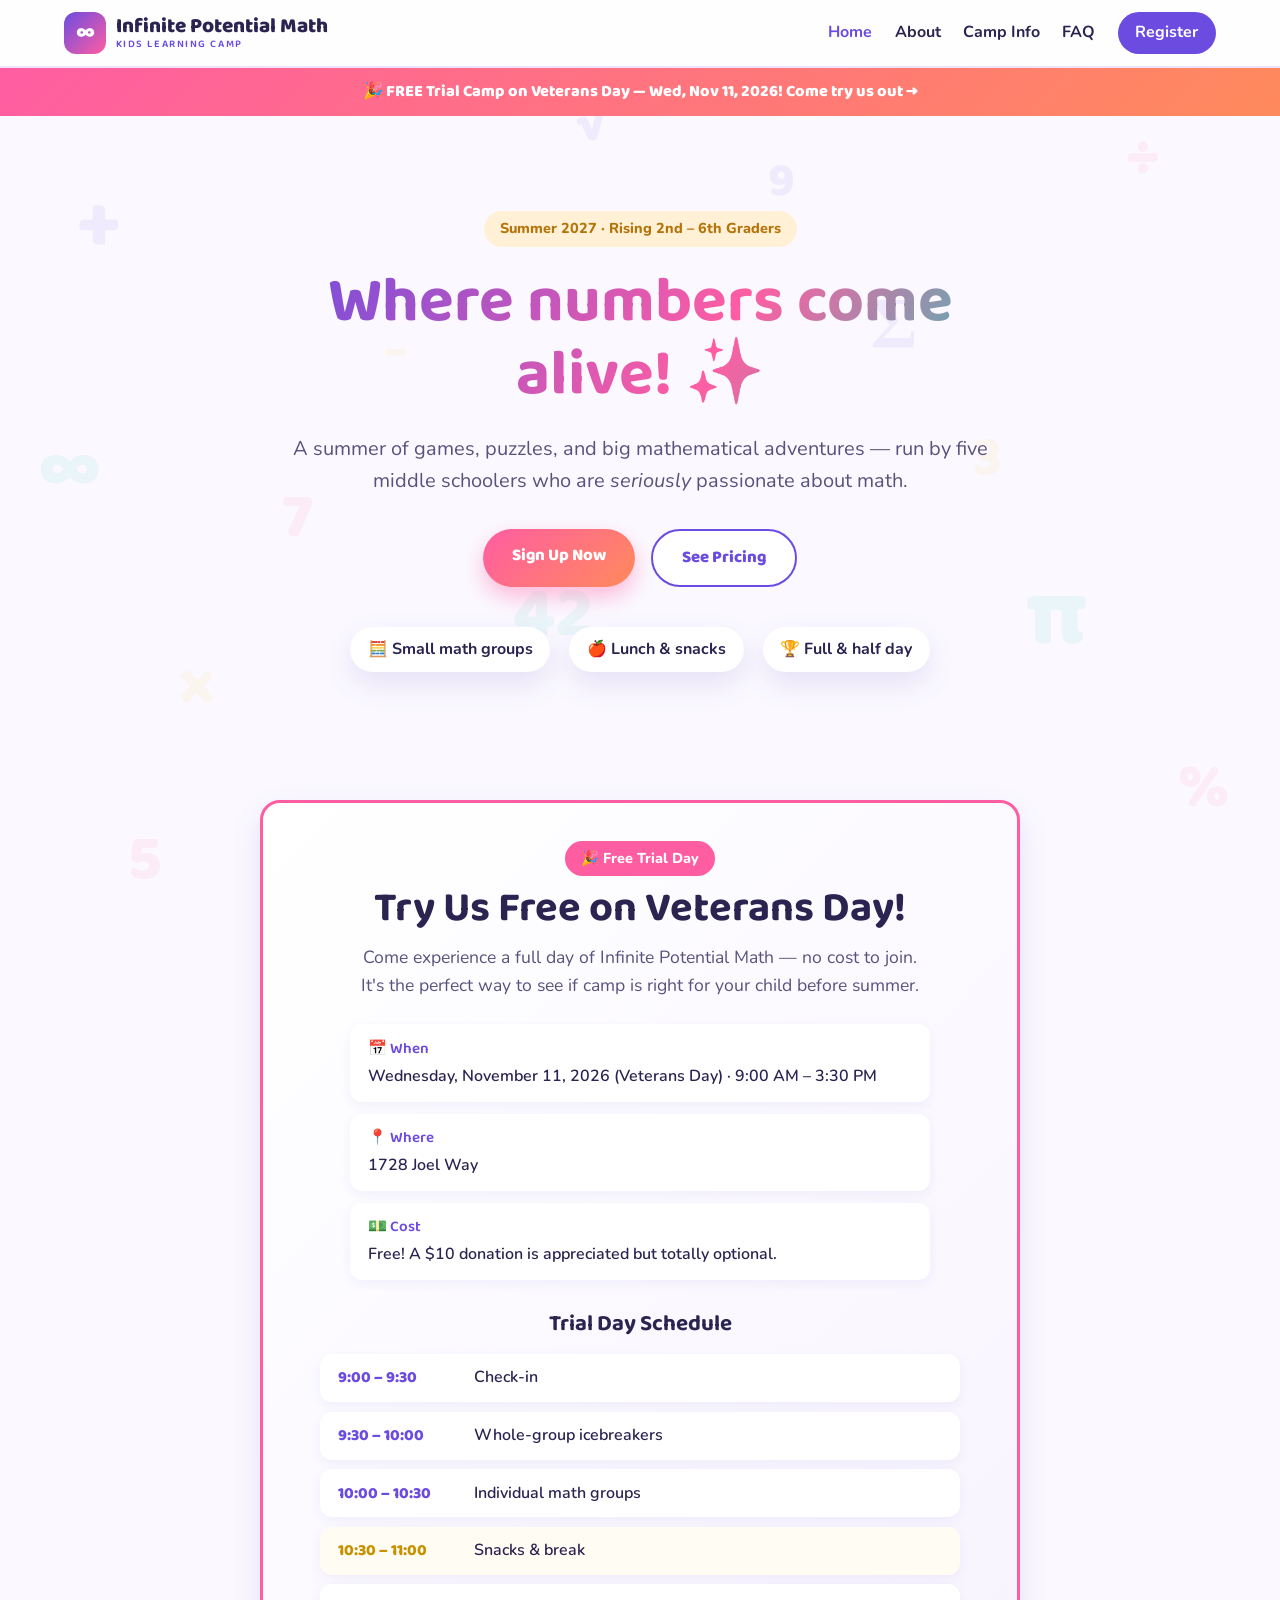
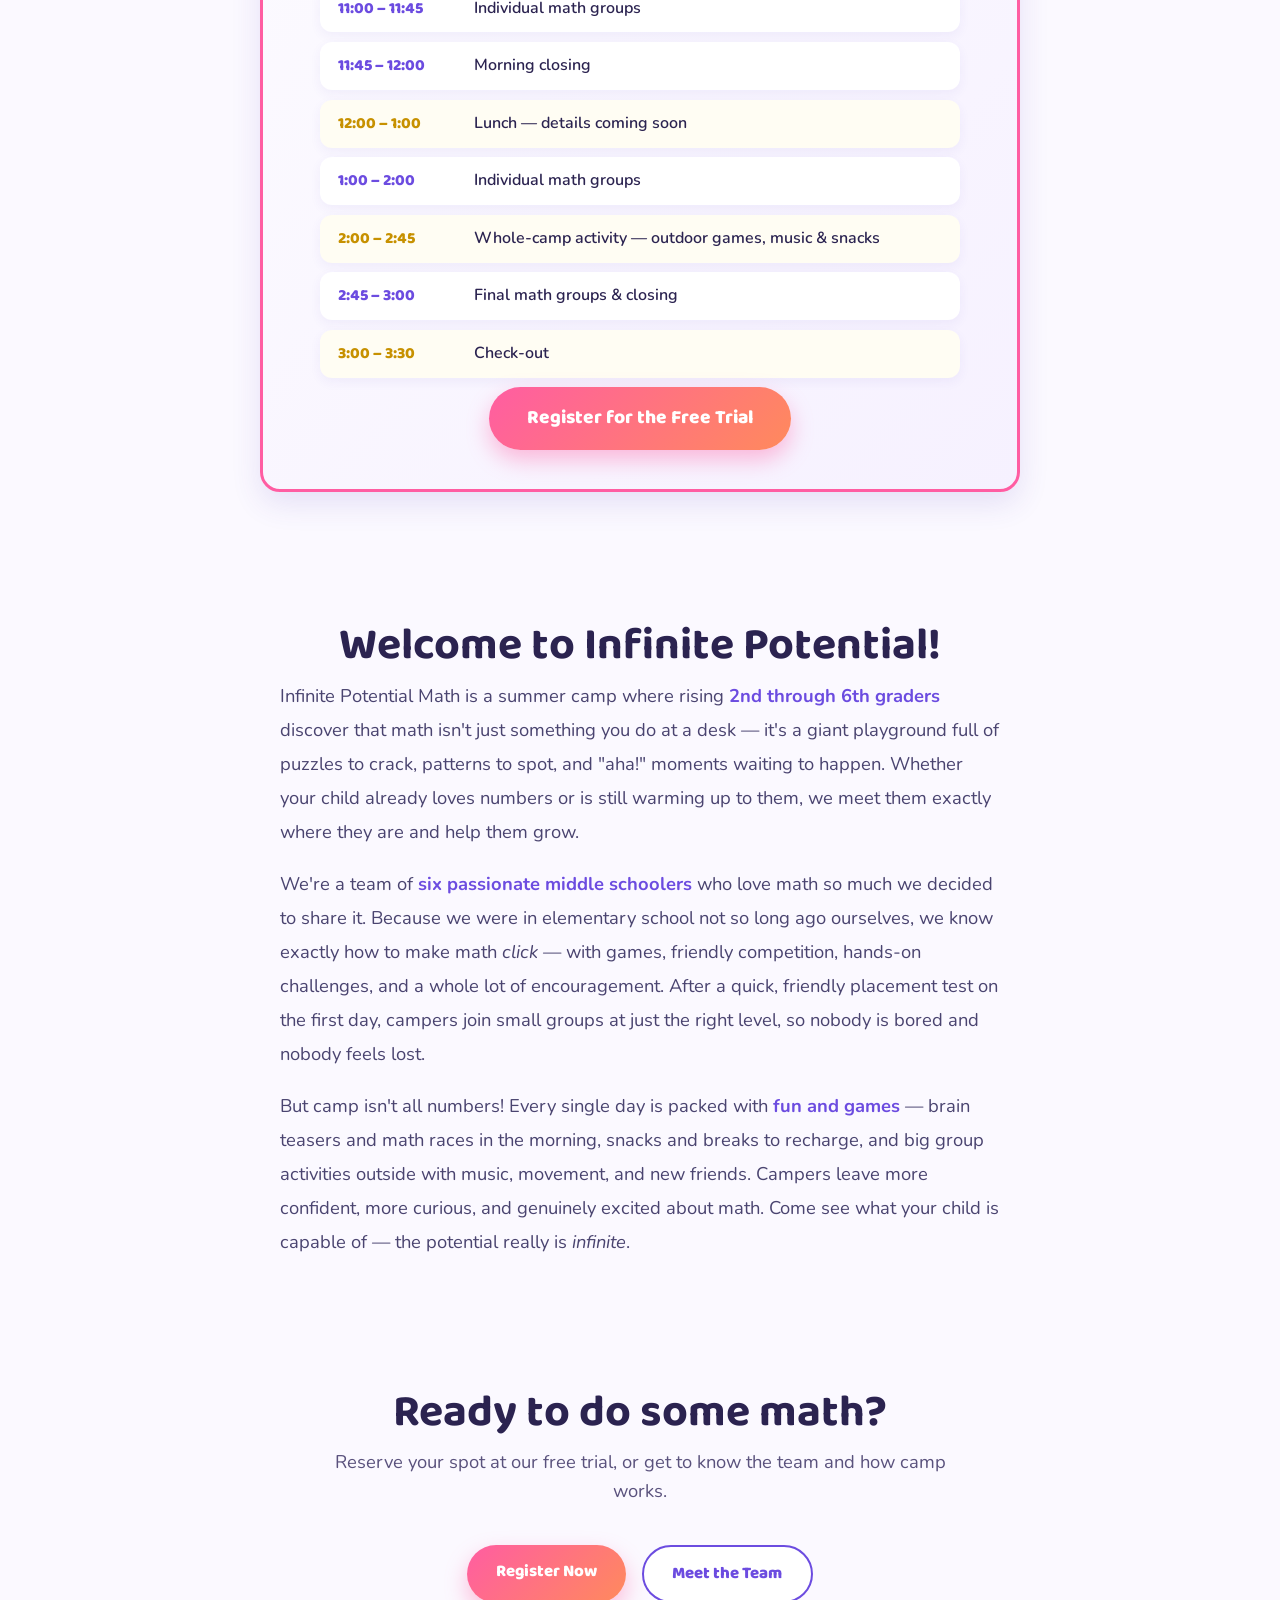
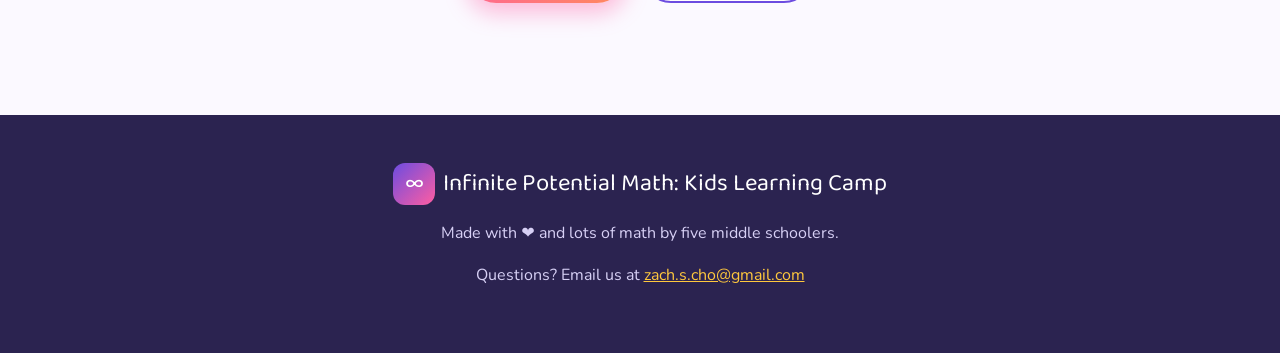
==== index.html @ f2e03dcf "Adjust free trial schedule end times (ends 3:30)" ====
<!DOCTYPE html>
<html lang="en">
<head>
  <meta charset="UTF-8" />
  <meta name="viewport" content="width=device-width, initial-scale=1.0" />
  <title>Infinite Potential Math: Kids Learning Camp — Where Numbers Come Alive!</title>
  <meta name="description" content="Infinite Potential Math: Kids Learning Camp — a fun-filled math summer camp for rising 2nd through 6th graders, run by five passionate middle schoolers who love math." />
  <link rel="icon" type="image/svg+xml" href="favicon.svg" />

  <!-- Social share preview (Open Graph + Twitter) -->
  <meta property="og:type" content="website" />
  <meta property="og:site_name" content="Infinite Potential Math: Kids Learning Camp" />
  <meta property="og:title" content="Infinite Potential Math: Kids Learning Camp" />
  <meta property="og:description" content="A fun summer math camp for rising 2nd–6th graders, run by passionate middle schoolers. Free trial on Nov 11 — sign up today!" />
  <meta property="og:url" content="https://zawacko.github.io/infinite-potential-camp/" />
  <meta property="og:image" content="https://zawacko.github.io/infinite-potential-camp/og-image.png" />
  <meta property="og:image:width" content="1200" />
  <meta property="og:image:height" content="630" />
  <meta property="og:image:alt" content="Infinite Potential Math: Kids Learning Camp" />
  <meta name="twitter:card" content="summary_large_image" />
  <meta name="twitter:title" content="Infinite Potential Math: Kids Learning Camp" />
  <meta name="twitter:description" content="A fun summer math camp for rising 2nd–6th graders. Free trial on Nov 11 — sign up today!" />
  <meta name="twitter:image" content="https://zawacko.github.io/infinite-potential-camp/og-image.png" />
  <link rel="preconnect" href="https://fonts.googleapis.com" />
  <link rel="preconnect" href="https://fonts.gstatic.com" crossorigin />
  <link href="https://fonts.googleapis.com/css2?family=Baloo+2:wght@500;600;700;800&family=Nunito:wght@400;600;700;800&display=swap" rel="stylesheet" />
  <link rel="stylesheet" href="styles.css?v=24" />
</head>
<body>

  <!-- Floating math symbols -->
  <div class="floaties" aria-hidden="true">
    <span>+</span><span>÷</span><span>π</span><span>×</span><span>√</span>
    <span>%</span><span>∞</span><span>=</span><span>−</span><span>Σ</span>
    <span>7</span><span>3</span><span>42</span><span>9</span><span>5</span>
  </div>

  <!-- Navbar -->
  <header class="nav">
    <a href="index.html" class="brand">
      <span class="brand-icon">∞</span>
      <span class="brand-text">Infinite Potential Math <small>Kids Learning Camp</small></span>
    </a>
    <nav class="nav-links">
      <a href="index.html" class="active">Home</a>
      <a href="about.html">About</a>
      <a href="info.html">Camp Info</a>
      <a href="faq.html">FAQ</a>
      <a href="register.html" class="nav-cta">Register</a>
    </nav>
  </header>

  <!-- Announcement banner -->
  <a class="announce" href="#trial">🎉 FREE Trial Camp on Veterans Day — Wed, Nov 11, 2026! Come try us out →</a>

  <!-- Hero -->
  <section id="top" class="hero">
    <div class="hero-inner">
      <p class="eyebrow">Summer 2027 · Rising 2nd – 6th Graders</p>
      <h1>Where numbers come alive! ✨</h1>
      <p class="hero-sub">
        A summer of games, puzzles, and big mathematical adventures —
        run by five middle schoolers who are <em>seriously</em> passionate about math.
      </p>
      <div class="hero-buttons">
        <a href="register.html" class="btn btn-primary">Sign Up Now</a>
        <a href="info.html#pricing" class="btn btn-ghost">See Pricing</a>
      </div>
      <div class="hero-badges">
        <span>🧮 Small math groups</span>
        <span>🍎 Lunch &amp; snacks</span>
        <span>🏆 Full &amp; half day</span>
      </div>
    </div>
  </section>

  <!-- Free Trial Day -->
  <section id="trial" class="section trial">
    <div class="trial-card">
      <p class="trial-eyebrow">🎉 Free Trial Day</p>
      <h2 class="trial-title">Try Us Free on Veterans Day!</h2>
      <p class="trial-sub">Come experience a full day of Infinite Potential Math — no cost to join. It's the perfect way to see if camp is right for your child before summer.</p>
      <div class="trial-facts">
        <div class="trial-fact"><span class="trial-fact-label">📅 When</span>Wednesday, November 11, 2026 (Veterans Day) · 9:00 AM – 3:30 PM</div>
        <div class="trial-fact"><span class="trial-fact-label">📍 Where</span>1728 Joel Way</div>
        <div class="trial-fact"><span class="trial-fact-label">💵 Cost</span>Free! A $10 donation is appreciated but totally optional.</div>
      </div>

      <h3 class="trial-sched-title">Trial Day Schedule</h3>
      <ul class="timeline trial-timeline">
        <li><span class="time">9:00 – 9:30</span><span class="event">Check-in</span></li>
        <li><span class="time">9:30 – 10:00</span><span class="event">Whole-group icebreakers</span></li>
        <li><span class="time">10:00 – 10:30</span><span class="event">Individual math groups</span></li>
        <li class="break"><span class="time">10:30 – 11:00</span><span class="event">Snacks &amp; break</span></li>
        <li><span class="time">11:00 – 11:45</span><span class="event">Individual math groups</span></li>
        <li><span class="time">11:45 – 12:00</span><span class="event">Morning closing</span></li>
        <li class="break"><span class="time">12:00 – 1:00</span><span class="event">Lunch — details coming soon</span></li>
        <li><span class="time">1:00 – 2:00</span><span class="event">Individual math groups</span></li>
        <li class="break"><span class="time">2:00 – 2:45</span><span class="event">Whole-camp activity — outdoor games, music &amp; snacks</span></li>
        <li><span class="time">2:45 – 3:00</span><span class="event">Final math groups &amp; closing</span></li>
        <li class="break"><span class="time">3:00 – 3:30</span><span class="event">Check-out</span></li>
      </ul>

      <a class="btn btn-primary btn-big" href="register.html">Register for the Free Trial</a>
    </div>
  </section>

  <!-- Welcome / intro -->
  <section id="welcome" class="section welcome">
    <h2 class="section-title">Welcome to Infinite Potential!</h2>
    <div class="welcome-text">
      <p>Infinite Potential Math is a summer camp where rising <strong>2nd through 6th graders</strong> discover that math isn't just something you do at a desk — it's a giant playground full of puzzles to crack, patterns to spot, and "aha!" moments waiting to happen. Whether your child already loves numbers or is still warming up to them, we meet them exactly where they are and help them grow.</p>
      <p>We're a team of <strong>six passionate middle schoolers</strong> who love math so much we decided to share it. Because we were in elementary school not so long ago ourselves, we know exactly how to make math <em>click</em> — with games, friendly competition, hands-on challenges, and a whole lot of encouragement. After a quick, friendly placement test on the first day, campers join small groups at just the right level, so nobody is bored and nobody feels lost.</p>
      <p>But camp isn't all numbers! Every single day is packed with <strong>fun and games</strong> — brain teasers and math races in the morning, snacks and breaks to recharge, and big group activities outside with music, movement, and new friends. Campers leave more confident, more curious, and genuinely excited about math. Come see what your child is capable of — the potential really is <em>infinite</em>.</p>
    </div>
  </section>

  <!-- Closing CTA -->
  <section class="section home-cta">
    <h2 class="section-title">Ready to do some math?</h2>
    <p class="section-lead">Reserve your spot at our free trial, or get to know the team and how camp works.</p>
    <div class="hero-buttons">
      <a href="register.html" class="btn btn-primary">Register Now</a>
      <a href="about.html" class="btn btn-ghost">Meet the Team</a>
    </div>
  </section>

  <!-- Footer -->
  <footer class="footer">
    <div class="footer-brand"><span class="brand-icon">∞</span> Infinite Potential Math: Kids Learning Camp</div>
    <p>Made with ❤️ and lots of math by five middle schoolers.</p>
    <p class="footer-contact">Questions? Email us at <a href="mailto:zach.s.cho@gmail.com">zach.s.cho@gmail.com</a></p>
  </footer>

</body>
</html>
---- styles.css ----
/* ===== Theme ===== */
:root {
  --purple: #6c4ce0;
  --purple-dark: #4f33b3;
  --pink: #ff5da2;
  --yellow: #ffc83d;
  --teal: #2ec5b6;
  --ink: #2b2350;
  --paper: #fbf9ff;
  --card: #ffffff;
  --shadow: 0 12px 30px rgba(76, 51, 179, 0.12);
  --radius: 20px;
}

* { box-sizing: border-box; }

html { scroll-behavior: smooth; }

body {
  margin: 0;
  font-family: 'Nunito', system-ui, sans-serif;
  color: var(--ink);
  background: var(--paper);
  line-height: 1.6;
  overflow-x: hidden;
}

h1, h2, h3, .brand-text { font-family: 'Baloo 2', cursive; line-height: 1.15; }

a { color: var(--purple); }

/* ===== Floating symbols ===== */
.floaties {
  position: fixed;
  inset: 0;
  pointer-events: none;
  z-index: 0;
}
.floaties span {
  position: absolute;
  font-family: 'Baloo 2', cursive;
  font-weight: 800;
  color: var(--purple);
  opacity: 0.08;
  animation: float 14s ease-in-out infinite;
}
.floaties span:nth-child(1) { left: 6%;  top: 18%; font-size: 5rem; animation-delay: 0s; }
.floaties span:nth-child(2) { left: 88%; top: 12%; font-size: 4rem; color: var(--pink); animation-delay: 1.5s; }
.floaties span:nth-child(3) { left: 80%; top: 60%; font-size: 6rem; color: var(--teal); animation-delay: 3s; }
.floaties span:nth-child(4) { left: 14%; top: 70%; font-size: 4.5rem; color: var(--yellow); animation-delay: 2s; }
.floaties span:nth-child(5) { left: 45%; top: 8%;  font-size: 3.5rem; animation-delay: 4s; }
.floaties span:nth-child(6) { left: 92%; top: 82%; font-size: 4rem; color: var(--pink); animation-delay: 1s; }
.floaties span:nth-child(7) { left: 3%;  top: 45%; font-size: 5rem; color: var(--teal); animation-delay: 5s; }
.floaties span:nth-child(8) { left: 55%; top: 88%; font-size: 4rem; animation-delay: 2.5s; }
.floaties span:nth-child(9) { left: 30%; top: 35%; font-size: 3rem; color: var(--yellow); animation-delay: 3.5s; }
.floaties span:nth-child(10){ left: 68%; top: 30%; font-size: 4.5rem; color: var(--purple); animation-delay: 0.8s; }
.floaties span:nth-child(11){ left: 22%; top: 52%; font-size: 4rem; color: var(--pink); animation-delay: 2.2s; }
.floaties span:nth-child(12){ left: 76%; top: 46%; font-size: 3.5rem; color: var(--yellow); animation-delay: 4.5s; }
.floaties span:nth-child(13){ left: 40%; top: 62%; font-size: 4.5rem; color: var(--teal); animation-delay: 1.3s; }
.floaties span:nth-child(14){ left: 60%; top: 16%; font-size: 3rem; color: var(--purple); animation-delay: 3.8s; }
.floaties span:nth-child(15){ left: 10%; top: 90%; font-size: 4rem; color: var(--pink); animation-delay: 0.4s; }

@keyframes float {
  0%, 100% { transform: translateY(0) rotate(0deg); }
  50% { transform: translateY(-25px) rotate(8deg); }
}

/* ===== Nav ===== */
.nav {
  position: sticky;
  top: 0;
  z-index: 50;
  display: flex;
  align-items: center;
  justify-content: space-between;
  padding: 0.75rem 5vw;
  background: rgba(255, 255, 255, 0.85);
  backdrop-filter: blur(10px);
  border-bottom: 2px solid #eee3ff;
}
.brand {
  display: flex;
  align-items: center;
  gap: 0.6rem;
  text-decoration: none;
  color: var(--ink);
  font-weight: 800;
}
.brand-icon {
  display: grid;
  place-items: center;
  width: 42px;
  height: 42px;
  border-radius: 12px;
  background: linear-gradient(135deg, var(--purple), var(--pink));
  color: #fff;
  font-family: 'Baloo 2', cursive;
  font-size: 1.5rem;
}
.brand-text { font-size: 1.3rem; display: flex; flex-direction: column; }
.brand-text small { font-size: 0.65rem; font-weight: 600; letter-spacing: 0.15em; text-transform: uppercase; color: var(--purple); }

.nav-links { display: flex; align-items: center; gap: 1.4rem; }
.nav-links a { text-decoration: none; color: var(--ink); font-weight: 700; }
.nav-links a:hover { color: var(--purple); }
.nav-links a.active { color: var(--purple); }
.nav-links a.nav-cta.active { color: #fff; }
.page-top { padding-top: 2.5rem; }
.nav-cta {
  background: var(--purple);
  color: #fff !important;
  padding: 0.5rem 1.1rem;
  border-radius: 999px;
}
.nav-cta:hover { background: var(--purple-dark); }

/* ===== Buttons ===== */
.btn {
  display: inline-block;
  text-decoration: none;
  font-weight: 800;
  font-family: 'Baloo 2', cursive;
  padding: 0.85rem 1.8rem;
  border-radius: 999px;
  border: none;
  cursor: pointer;
  transition: transform 0.15s ease, box-shadow 0.15s ease;
  font-size: 1.05rem;
}
.btn:hover { transform: translateY(-3px); }
.btn-primary {
  background: linear-gradient(135deg, var(--pink), #ff8a5c);
  color: #fff;
  box-shadow: 0 10px 22px rgba(255, 93, 162, 0.4);
}
.btn-ghost {
  background: #fff;
  color: var(--purple);
  border: 2px solid var(--purple);
}
.btn-big { font-size: 1.2rem; padding: 1rem 2.4rem; }

/* ===== Announcement banner ===== */
.announce {
  position: relative;
  z-index: 1;
  display: block;
  text-align: center;
  text-decoration: none;
  background: linear-gradient(135deg, var(--pink), #ff8a5c);
  color: #fff;
  font-weight: 800;
  font-family: 'Baloo 2', cursive;
  padding: 0.7rem 1.2rem;
  font-size: 1.02rem;
}
.announce:hover { filter: brightness(1.05); }

/* ===== Free Trial Day ===== */
.trial-card {
  max-width: 760px;
  margin: 0 auto;
  background: linear-gradient(135deg, #fff, #f6f1ff);
  border: 3px solid var(--pink);
  border-radius: var(--radius);
  padding: 2.4rem;
  box-shadow: var(--shadow);
  text-align: center;
}
.trial-eyebrow {
  display: inline-block;
  background: var(--pink);
  color: #fff;
  font-weight: 800;
  padding: 0.35rem 1rem;
  border-radius: 999px;
  font-size: 0.9rem;
  margin: 0 0 0.6rem;
}
.trial-title { font-size: clamp(1.8rem, 4vw, 2.6rem); margin: 0 0 0.6rem; color: var(--ink); }
.trial-sub { max-width: 560px; margin: 0 auto 1.6rem; color: #5a527d; font-size: 1.1rem; }
.trial-facts { display: grid; gap: 0.7rem; max-width: 580px; margin: 0 auto 2rem; text-align: left; }
.trial-fact {
  background: #fff;
  border-radius: 12px;
  padding: 0.8rem 1.1rem;
  color: var(--ink);
  font-weight: 600;
  box-shadow: 0 4px 12px rgba(76, 51, 179, 0.06);
}
.trial-fact-label { display: block; font-family: 'Baloo 2', cursive; color: var(--purple); font-size: 0.95rem; margin-bottom: 0.15rem; }
.trial-sched-title { color: var(--ink); margin: 0 0 1rem; font-size: 1.4rem; }
.trial-timeline { text-align: left; margin-bottom: 2rem; }

/* ===== Hero ===== */
.hero {
  position: relative;
  z-index: 1;
  text-align: center;
  padding: 5rem 5vw 4rem;
}
.hero-inner { max-width: 760px; margin: 0 auto; }
.eyebrow {
  display: inline-block;
  background: #fff0d6;
  color: #b5740a;
  font-weight: 800;
  padding: 0.4rem 1rem;
  border-radius: 999px;
  font-size: 0.9rem;
  margin-bottom: 1rem;
}
.hero h1 {
  font-size: clamp(2.4rem, 6vw, 4rem);
  margin: 0.2rem 0 1rem;
  background: linear-gradient(120deg, var(--purple), var(--pink) 60%, var(--teal));
  -webkit-background-clip: text;
  background-clip: text;
  -webkit-text-fill-color: transparent;
}
.hero-sub { font-size: 1.25rem; color: #5a527d; margin-bottom: 2rem; }
.hero-buttons { display: flex; gap: 1rem; justify-content: center; flex-wrap: wrap; }
.hero-badges {
  display: flex;
  gap: 1.2rem;
  justify-content: center;
  flex-wrap: wrap;
  margin-top: 2.5rem;
  font-weight: 700;
  color: var(--ink);
}
.hero-badges span {
  background: #fff;
  padding: 0.6rem 1.1rem;
  border-radius: 999px;
  box-shadow: var(--shadow);
}

/* ===== Sections ===== */
.section {
  position: relative;
  z-index: 1;
  max-width: 1000px;
  margin: 0 auto;
  padding: 4rem 5vw;
}
.section-title {
  text-align: center;
  font-size: clamp(2rem, 4vw, 2.8rem);
  margin: 0 0 0.5rem;
  color: var(--ink);
}
.section-lead {
  text-align: center;
  max-width: 640px;
  margin: 0 auto 2.5rem;
  font-size: 1.15rem;
  color: #5a527d;
}

/* ===== Welcome / intro ===== */
.welcome-text {
  max-width: 720px;
  margin: 0 auto;
  color: #4a4470;
  font-size: 1.15rem;
  line-height: 1.85;
}
.welcome-text p { margin: 0 0 1.1rem; }
.welcome-text p:last-child { margin-bottom: 0; }
.welcome-text strong { color: var(--purple); }

/* ===== About cards ===== */
.cards { display: grid; grid-template-columns: repeat(auto-fit, minmax(240px, 1fr)); gap: 1.5rem; }
.card {
  background: var(--card);
  border-radius: var(--radius);
  padding: 2rem 1.6rem;
  box-shadow: var(--shadow);
  text-align: center;
  transition: transform 0.2s ease;
}
.card:hover { transform: translateY(-6px); }
.card-emoji { font-size: 2.6rem; }
.card h3 { margin: 0.6rem 0 0.4rem; color: var(--purple); }
.card p { margin: 0; color: #5a527d; }

/* ===== Meet the Team ===== */
.team-grid {
  display: flex;
  flex-wrap: wrap;
  justify-content: center;
  gap: 1.5rem;
}
.team-card {
  flex: 0 1 250px;
  background: var(--card);
  border-radius: var(--radius);
  padding: 1.8rem 1.4rem;
  text-align: center;
  box-shadow: var(--shadow);
  transition: transform 0.2s ease;
}
.team-card:hover { transform: translateY(-6px); }
.avatar {
  width: 84px;
  height: 84px;
  margin: 0 auto 0.8rem;
  border-radius: 50%;
  display: grid;
  place-items: center;
  font-family: 'Baloo 2', cursive;
  font-size: 2.4rem;
  font-weight: 800;
  color: #fff;
  background: linear-gradient(135deg, var(--c1, var(--purple)), var(--c2, var(--pink)));
  box-shadow: 0 8px 18px rgba(76, 51, 179, 0.25);
  overflow: hidden;
}
.avatar img {
  width: 100%;
  height: 100%;
  object-fit: cover;
  border-radius: 50%;
}
.team-card h3 { margin: 0.2rem 0 0.2rem; color: var(--ink); }
.team-card p { margin: 0; color: var(--purple); font-weight: 700; font-size: 0.95rem; }
.team-card .bio {
  margin-top: 0.8rem;
  padding-top: 0.8rem;
  border-top: 1px solid #f0ebff;
  color: #5a527d;
  font-weight: 600;
  font-size: 0.9rem;
  line-height: 1.5;
}
.team-card .bio-todo { color: #b0a8cc; font-style: italic; font-weight: 600; }

/* ===== Achievements ===== */
.achieve-grid {
  display: grid;
  grid-template-columns: repeat(auto-fit, minmax(160px, 1fr));
  gap: 0.6rem;
  max-width: 640px;
  margin: 0 auto;
}
.achieve-card {
  background: var(--card);
  border-radius: 10px;
  padding: 0.6rem 0.75rem;
  box-shadow: 0 4px 12px rgba(76, 51, 179, 0.07);
  border-left: 3px solid var(--yellow);
}
.achieve-card h3 { margin: 0 0 0.25rem; color: var(--ink); font-size: 0.85rem; line-height: 1.3; }
.achieve-who {
  display: inline-block;
  background: #ece6ff;
  color: var(--purple);
  font-weight: 800;
  font-size: 0.65rem;
  padding: 0.1rem 0.5rem;
  border-radius: 999px;
}

/* ===== Scroll reveal ===== */
.reveal {
  opacity: 0;
  transition: opacity 0.7s ease, transform 0.7s cubic-bezier(0.22, 1, 0.36, 1);
  will-change: opacity, transform;
}
.reveal-left  { transform: translateX(-70px); }
.reveal-right { transform: translateX(70px); }
.reveal-up    { transform: translateY(50px); }
.reveal.is-visible { opacity: 1; transform: translate(0, 0); }

@media (prefers-reduced-motion: reduce) {
  .reveal { opacity: 1 !important; transform: none !important; transition: none; }
}

/* ===== Schedule timeline ===== */
.timeline {
  list-style: none;
  margin: 0 auto;
  padding: 0;
  max-width: 640px;
}
.timeline li {
  display: flex;
  gap: 1rem;
  align-items: center;
  background: #fff;
  border-radius: 12px;
  padding: 0.7rem 1.1rem;
  margin-bottom: 0.6rem;
  box-shadow: 0 4px 12px rgba(76, 51, 179, 0.06);
}
.timeline li.break { background: #fffdf3; }
.timeline .time {
  font-weight: 800;
  color: var(--purple);
  min-width: 120px;
  font-family: 'Baloo 2', cursive;
}
.timeline li.break .time { color: #c79100; }
.timeline .event { color: var(--ink); font-weight: 600; }
.schedule-note {
  max-width: 640px;
  margin: 1.6rem auto 0;
  background: #f1ecff;
  border-radius: 14px;
  padding: 1rem 1.4rem;
  text-align: center;
  color: var(--ink);
}

/* ===== Dates ===== */
.spots-banner {
  max-width: 640px;
  margin: -1.2rem auto 2rem;
  text-align: center;
  background: #fff0d6;
  color: #b5740a;
  font-weight: 700;
  padding: 0.7rem 1.2rem;
  border-radius: 12px;
}
.spot-tag {
  display: block;
  margin-top: 0.4rem;
  background: #ffe3ea;
  color: #d6346b;
  font-weight: 800;
  font-size: 0.72rem;
  padding: 0.15rem 0.6rem;
  border-radius: 999px;
}
.weeks { display: grid; grid-template-columns: repeat(auto-fit, minmax(170px, 1fr)); gap: 1rem; }
.week {
  background: linear-gradient(135deg, #fff, #f6f1ff);
  border: 2px solid #eadfff;
  border-radius: 16px;
  padding: 1.3rem 1rem;
  text-align: center;
  font-weight: 700;
  color: var(--ink);
  box-shadow: 0 6px 16px rgba(76, 51, 179, 0.07);
  transition: transform 0.15s ease, border-color 0.15s ease;
}
.week:hover { transform: translateY(-4px); border-color: var(--pink); }
.week-num {
  display: block;
  font-family: 'Baloo 2', cursive;
  font-size: 1.2rem;
  color: var(--pink);
  margin-bottom: 0.2rem;
}
.week-grade {
  display: inline-block;
  margin-top: 0.5rem;
  padding: 0.2rem 0.7rem;
  border-radius: 999px;
  font-size: 0.8rem;
  font-weight: 800;
  font-family: 'Baloo 2', cursive;
}
.grade-upper { background: #ece6ff; color: var(--purple); }
.grade-lower { background: #d8f6f2; color: #1f9e91; }
.btn-grade {
  display: block;
  margin-top: 0.25rem;
  font-style: normal;
  font-size: 0.7rem;
  font-weight: 800;
  padding: 0.1rem 0.5rem;
  border-radius: 999px;
}
.week-btn.is-selected .btn-grade { background: rgba(255, 255, 255, 0.25); color: #fff; }

/* ===== What to Bring (bullet list) ===== */
.bring-list {
  max-width: 640px;
  margin: 0 auto;
  padding-left: 1.3rem;
  color: var(--ink);
  font-size: 1.12rem;
  line-height: 1.7;
}
.bring-list li { margin-bottom: 0.8rem; }
.bring-list strong { color: var(--purple); }

/* ===== What to Bring (legacy cards, unused) ===== */
.bring-grid {
  display: flex;
  flex-wrap: wrap;
  justify-content: center;
  gap: 1.5rem;
}
.bring-break { flex-basis: 100%; height: 0; }
.bring-card {
  flex: 0 1 175px;
  background: linear-gradient(135deg, #fff, #f6f1ff);
  border: 2px solid #eadfff;
  border-radius: var(--radius);
  padding: 2rem 1.4rem;
  text-align: center;
  box-shadow: var(--shadow);
  transition: transform 0.2s ease, border-color 0.2s ease;
}
.bring-card:hover { transform: translateY(-6px); border-color: var(--teal); }
.bring-emoji {
  font-size: 3rem;
  width: 90px;
  height: 90px;
  margin: 0 auto 0.6rem;
  display: grid;
  place-items: center;
  border-radius: 50%;
  background: #fff;
  box-shadow: 0 6px 16px rgba(76, 51, 179, 0.12);
}
.bring-card h3 { margin: 0.4rem 0 0.3rem; color: var(--purple); }
.bring-card p { margin: 0; color: #5a527d; }
.bring-card.optional { border-color: var(--teal); border-style: dashed; }
.opt-tag {
  display: inline-block;
  background: var(--teal);
  color: #fff;
  font-family: 'Nunito', sans-serif;
  font-weight: 800;
  font-size: 0.65rem;
  letter-spacing: 0.05em;
  text-transform: uppercase;
  padding: 0.15rem 0.55rem;
  border-radius: 999px;
  vertical-align: middle;
  margin-left: 0.3rem;
}
.bring-card.recommended { border-color: var(--purple); }
.rec-tag {
  display: inline-block;
  background: var(--purple);
  color: #fff;
  font-family: 'Nunito', sans-serif;
  font-weight: 800;
  font-size: 0.65rem;
  letter-spacing: 0.05em;
  text-transform: uppercase;
  padding: 0.15rem 0.55rem;
  border-radius: 999px;
  vertical-align: middle;
  margin-left: 0.3rem;
}

/* ===== Pricing ===== */
.price-cards {
  display: grid;
  grid-template-columns: repeat(auto-fit, minmax(260px, 1fr));
  gap: 1.5rem;
  margin-bottom: 2.5rem;
}
.price-card {
  position: relative;
  background: #fff;
  border-radius: var(--radius);
  padding: 2rem 1.8rem;
  box-shadow: var(--shadow);
  border: 3px solid transparent;
}
.price-card.featured { border-color: var(--pink); }
.ribbon {
  position: absolute;
  top: -14px;
  right: 20px;
  background: var(--pink);
  color: #fff;
  font-weight: 800;
  font-size: 0.8rem;
  padding: 0.3rem 0.9rem;
  border-radius: 999px;
  font-family: 'Baloo 2', cursive;
}
.price-tag {
  font-family: 'Baloo 2', cursive;
  font-size: 1.4rem;
  color: var(--purple);
}
.price-big {
  font-family: 'Baloo 2', cursive;
  font-size: 3rem;
  color: var(--ink);
  line-height: 1;
  margin: 0.3rem 0;
}
.price-big span { font-size: 1.1rem; color: #8a82ad; font-family: 'Nunito'; font-weight: 700; }
.price-sub { color: #8a82ad; font-weight: 700; margin: 0 0 1rem; }
.price-list { list-style: none; padding: 0; margin: 0; }
.price-list li { padding: 0.35rem 0; border-top: 1px solid #f0ebff; color: #5a527d; }

.discounts { display: grid; grid-template-columns: repeat(auto-fit, minmax(260px, 1fr)); gap: 1.5rem; max-width: 460px; margin: 0 auto; }
.opt-label { font-weight: 600; font-size: 0.85rem; color: #8a82ad; }
.discount {
  background: linear-gradient(135deg, var(--purple), var(--purple-dark));
  color: #fff;
  border-radius: var(--radius);
  padding: 1.8rem;
  text-align: center;
  box-shadow: var(--shadow);
}
.discount:last-child { background: linear-gradient(135deg, var(--teal), #1f9e91); }
.discount-emoji { font-size: 2.4rem; }
.discount h3 { margin: 0.4rem 0; color: #fff; }
.discount p { margin: 0; opacity: 0.95; }
.discount strong { color: var(--yellow); }
.discount:last-child strong { color: #fff; }

/* ===== Register form ===== */
.reg-form {
  max-width: 720px;
  margin: 0 auto;
  background: #fff;
  border-radius: var(--radius);
  padding: 2.2rem;
  box-shadow: var(--shadow);
}
.form-row { display: grid; grid-template-columns: 1fr 1fr; gap: 1.2rem; margin-bottom: 1.2rem; }
.reg-form label { display: flex; flex-direction: column; font-weight: 700; color: var(--ink); gap: 0.35rem; }
.reg-form label.full { margin-bottom: 1.2rem; }
.reg-form input, .reg-form select, .reg-form textarea {
  font-family: 'Nunito', sans-serif;
  font-size: 1rem;
  padding: 0.75rem 0.9rem;
  border: 2px solid #e6def8;
  border-radius: 12px;
  background: #fbf9ff;
  color: var(--ink);
}
.reg-form input:focus, .reg-form select:focus, .reg-form textarea:focus {
  outline: none;
  border-color: var(--purple);
  background: #fff;
}
.form-msg { text-align: center; font-weight: 800; margin: 1rem 0 0; min-height: 1.2rem; color: var(--teal); }

/* Weeks picker */
.weeks-picker { border: none; padding: 0; margin: 0 0 1.2rem; }
.weeks-picker legend {
  font-weight: 700;
  color: var(--ink);
  padding: 0;
  margin-bottom: 0.6rem;
}
.weeks-picker legend span {
  font-weight: 600;
  font-size: 0.85rem;
  color: #8a82ad;
  margin-left: 0.3rem;
}
.week-buttons {
  display: grid;
  grid-template-columns: repeat(auto-fit, minmax(130px, 1fr));
  gap: 0.7rem;
}
.week-btn {
  display: flex;
  flex-direction: column;
  align-items: center;
  gap: 0.1rem;
  font-family: 'Baloo 2', cursive;
  font-weight: 700;
  font-size: 1.05rem;
  color: var(--purple);
  background: #fbf9ff;
  border: 2px solid #e6def8;
  border-radius: 14px;
  padding: 0.7rem 0.5rem;
  cursor: pointer;
  transition: transform 0.12s ease, background 0.12s ease, border-color 0.12s ease, color 0.12s ease;
}
.week-btn small {
  font-family: 'Nunito', sans-serif;
  font-weight: 700;
  font-size: 0.78rem;
  color: #8a82ad;
}
.week-btn:hover { transform: translateY(-3px); border-color: var(--purple); }
.week-btn.is-selected {
  background: linear-gradient(135deg, var(--purple), var(--pink));
  border-color: transparent;
  color: #fff;
  box-shadow: 0 8px 18px rgba(108, 76, 224, 0.35);
}
.week-btn.is-selected small { color: rgba(255, 255, 255, 0.9); }

/* ===== Footer ===== */
.footer {
  position: relative;
  z-index: 1;
  text-align: center;
  padding: 3rem 5vw;
  background: var(--ink);
  color: #d7d0f5;
  margin-top: 3rem;
}
.footer-brand {
  font-family: 'Baloo 2', cursive;
  font-size: 1.5rem;
  color: #fff;
  display: flex;
  align-items: center;
  justify-content: center;
  gap: 0.5rem;
  margin-bottom: 0.5rem;
}
.footer a { color: var(--yellow); }
.footer-fine { opacity: 0.6; font-size: 0.85rem; margin-top: 1rem; }

/* ===== Responsive ===== */
@media (max-width: 640px) {
  .nav-links { gap: 0.8rem; font-size: 0.9rem; }
  .nav-links a:not(.nav-cta) { display: none; }
  .form-row { grid-template-columns: 1fr; }
  .timeline li { flex-direction: column; align-items: flex-start; gap: 0.2rem; }
  .timeline .time { min-width: auto; }
}

/* ===== FAQ ===== */
.faq-list { max-width: 720px; margin: 0 auto; }
.faq-item {
  background: #fff;
  border-radius: 14px;
  box-shadow: 0 4px 12px rgba(76, 51, 179, 0.07);
  margin-bottom: 0.8rem;
  overflow: hidden;
}
.faq-item summary {
  list-style: none;
  cursor: pointer;
  padding: 1rem 1.3rem;
  font-family: 'Baloo 2', cursive;
  font-weight: 700;
  font-size: 1.05rem;
  color: var(--ink);
  display: flex;
  align-items: center;
  justify-content: space-between;
  gap: 1rem;
}
.faq-item summary::-webkit-details-marker { display: none; }
.faq-item summary::after {
  content: '+';
  font-size: 1.5rem;
  color: var(--purple);
  font-weight: 800;
  transition: transform 0.2s ease;
  line-height: 1;
}
.faq-item[open] summary::after { transform: rotate(45deg); }
.faq-item summary:hover { color: var(--purple); }
.faq-item > p {
  margin: 0;
  padding: 0 1.3rem 1.2rem;
  color: #5a527d;
  line-height: 1.6;
}

/* ===== Review / "Check Your Information" ===== */
.review-panel {
  max-width: 720px;
  margin: 0 auto;
  background: #fff;
  border-radius: var(--radius);
  padding: 2.2rem;
  box-shadow: var(--shadow);
}
.review-title { text-align: center; margin: 0 0 0.3rem; color: var(--ink); }
.review-sub { text-align: center; color: #5a527d; margin: 0 0 1.6rem; }
.review-list {
  display: grid;
  grid-template-columns: max-content 1fr;
  gap: 0.7rem 1.2rem;
  margin: 0 0 1.6rem;
}
.review-list dt { font-weight: 800; color: var(--purple); }
.review-list dd { margin: 0; color: var(--ink); word-break: break-word; }
.total-tag {
  display: flex;
  align-items: center;
  justify-content: space-between;
  gap: 1rem;
  background: linear-gradient(135deg, var(--purple), var(--purple-dark));
  color: #fff;
  border-radius: 16px;
  padding: 1.1rem 1.6rem;
  box-shadow: 0 10px 22px rgba(76, 51, 179, 0.3);
}
.total-tag span { font-weight: 700; font-size: 1.15rem; }
.total-tag strong { font-family: 'Baloo 2', cursive; font-size: 2.1rem; line-height: 1; }
.total-note { text-align: center; font-size: 0.9rem; color: #8a82ad; margin: 0.9rem 0 1.5rem; }
.review-actions { display: flex; gap: 1rem; justify-content: center; flex-wrap: wrap; }
.review-done { text-align: center; padding: 1.5rem 1rem; }
.done-emoji { font-size: 3.2rem; }
.review-done h3 { color: var(--purple); margin: 0.5rem 0 0.3rem; font-size: 1.6rem; }
.review-done p { color: #5a527d; margin: 0; }
.submit-error { text-align: center; color: var(--pink); font-weight: 700; margin: 1rem 0 0; }

@media (max-width: 540px) {
  .review-list { grid-template-columns: 1fr; gap: 0.2rem; }
  .review-list dt { margin-top: 0.6rem; }
  .total-tag { flex-direction: column; text-align: center; }
}

/* ===== Confetti 🎉 ===== */
.confetti-piece {
  position: fixed;
  top: -20px;
  z-index: 9999;
  pointer-events: none;
  opacity: 0;
  animation-name: confetti-fall;
  animation-timing-function: ease-in;
  animation-fill-mode: forwards;
}
@keyframes confetti-fall {
  0%   { transform: translateY(-20px) translateX(0) rotate(0deg); opacity: 1; }
  100% { transform: translateY(104vh) translateX(var(--drift, 0)) rotate(var(--spin, 360deg)); opacity: 1; }
}

/* ===== Gradual hover grow =====
   Cards smoothly scale up when hovered. Placed last so the hover
   transform reliably wins over the scroll-reveal end state. */
.card:hover,
.team-card:hover,
.bring-card:hover,
.price-card:hover,
.week:hover {
  transform: translateY(-6px) scale(1.06);
  transition: transform 0.4s cubic-bezier(0.22, 1, 0.36, 1);
}
@media (prefers-reduced-motion: reduce) {
  .card:hover,
  .team-card:hover,
  .bring-card:hover,
  .price-card:hover,
  .week:hover { transform: none; }
}
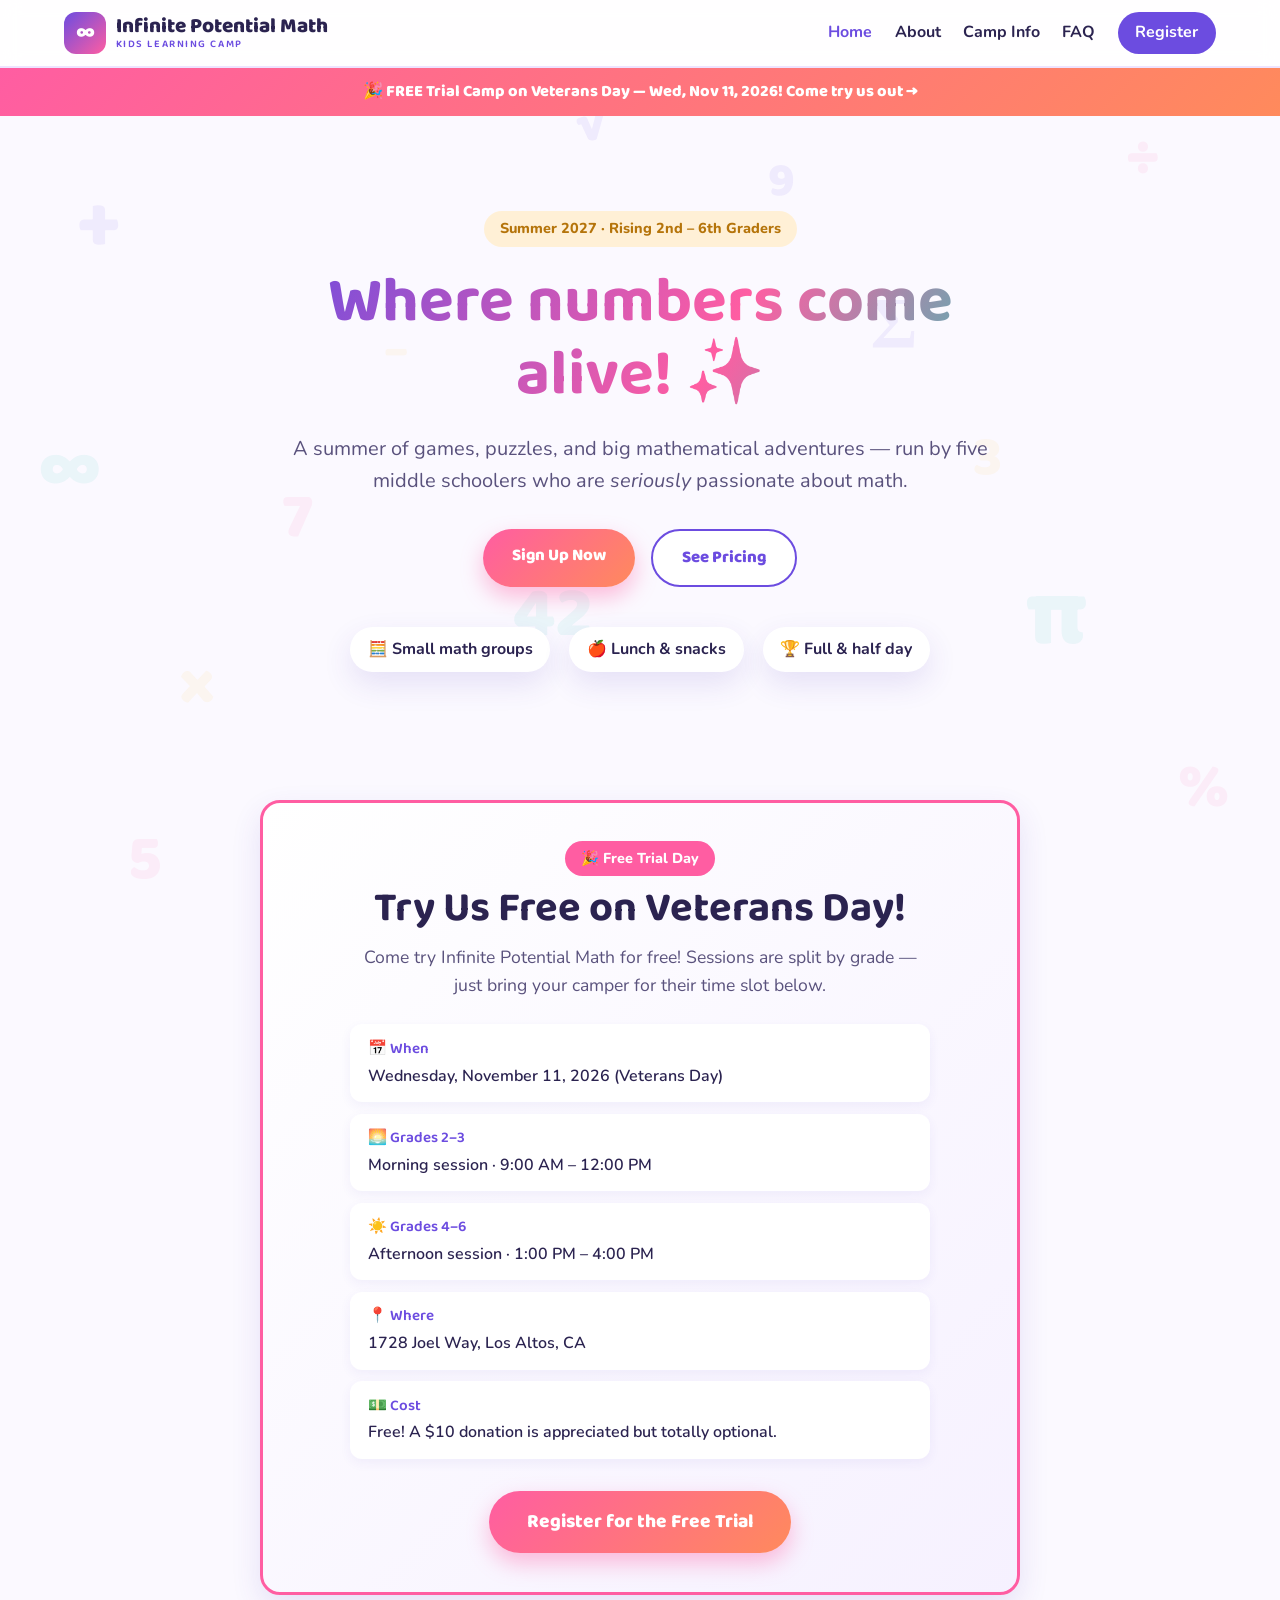
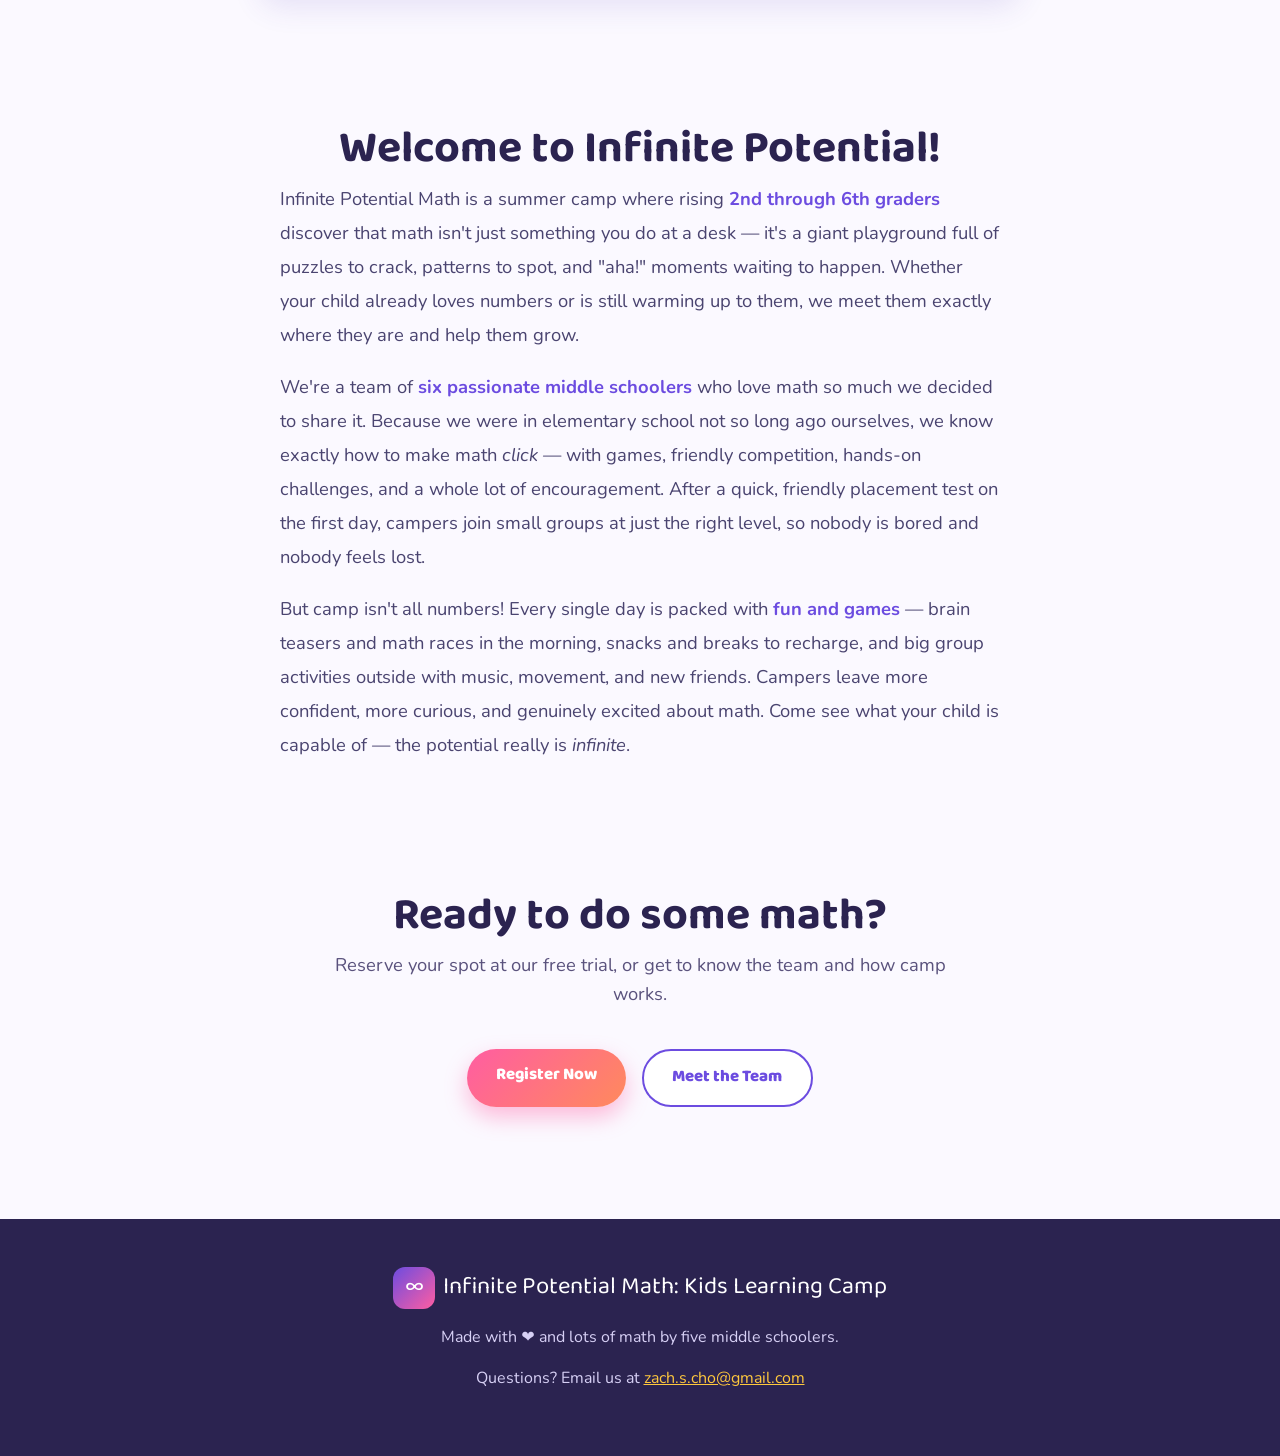
==== commit b16ccacd: "Free trial: split into grade sessions (2-3 AM, 4-6 PM), Los Altos location, no schedule; update Elli" ====
--- a/index.html
+++ b/index.html
@@ -24,7 +24,7 @@
   <link rel="preconnect" href="https://fonts.googleapis.com" />
   <link rel="preconnect" href="https://fonts.gstatic.com" crossorigin />
   <link href="https://fonts.googleapis.com/css2?family=Baloo+2:wght@500;600;700;800&family=Nunito:wght@400;600;700;800&display=swap" rel="stylesheet" />
-  <link rel="stylesheet" href="styles.css?v=24" />
+  <link rel="stylesheet" href="styles.css?v=25" />
 </head>
 <body>
 
@@ -79,27 +79,14 @@
     <div class="trial-card">
       <p class="trial-eyebrow">🎉 Free Trial Day</p>
       <h2 class="trial-title">Try Us Free on Veterans Day!</h2>
-      <p class="trial-sub">Come experience a full day of Infinite Potential Math — no cost to join. It's the perfect way to see if camp is right for your child before summer.</p>
+      <p class="trial-sub">Come try Infinite Potential Math for free! Sessions are split by grade — just bring your camper for their time slot below.</p>
       <div class="trial-facts">
-        <div class="trial-fact"><span class="trial-fact-label">📅 When</span>Wednesday, November 11, 2026 (Veterans Day) · 9:00 AM – 3:30 PM</div>
-        <div class="trial-fact"><span class="trial-fact-label">📍 Where</span>1728 Joel Way</div>
+        <div class="trial-fact"><span class="trial-fact-label">📅 When</span>Wednesday, November 11, 2026 (Veterans Day)</div>
+        <div class="trial-fact"><span class="trial-fact-label">🌅 Grades 2–3</span>Morning session · 9:00 AM – 12:00 PM</div>
+        <div class="trial-fact"><span class="trial-fact-label">☀️ Grades 4–6</span>Afternoon session · 1:00 PM – 4:00 PM</div>
+        <div class="trial-fact"><span class="trial-fact-label">📍 Where</span>1728 Joel Way, Los Altos, CA</div>
         <div class="trial-fact"><span class="trial-fact-label">💵 Cost</span>Free! A $10 donation is appreciated but totally optional.</div>
       </div>
-
-      <h3 class="trial-sched-title">Trial Day Schedule</h3>
-      <ul class="timeline trial-timeline">
-        <li><span class="time">9:00 – 9:30</span><span class="event">Check-in</span></li>
-        <li><span class="time">9:30 – 10:00</span><span class="event">Whole-group icebreakers</span></li>
-        <li><span class="time">10:00 – 10:30</span><span class="event">Individual math groups</span></li>
-        <li class="break"><span class="time">10:30 – 11:00</span><span class="event">Snacks &amp; break</span></li>
-        <li><span class="time">11:00 – 11:45</span><span class="event">Individual math groups</span></li>
-        <li><span class="time">11:45 – 12:00</span><span class="event">Morning closing</span></li>
-        <li class="break"><span class="time">12:00 – 1:00</span><span class="event">Lunch — details coming soon</span></li>
-        <li><span class="time">1:00 – 2:00</span><span class="event">Individual math groups</span></li>
-        <li class="break"><span class="time">2:00 – 2:45</span><span class="event">Whole-camp activity — outdoor games, music &amp; snacks</span></li>
-        <li><span class="time">2:45 – 3:00</span><span class="event">Final math groups &amp; closing</span></li>
-        <li class="break"><span class="time">3:00 – 3:30</span><span class="event">Check-out</span></li>
-      </ul>
 
       <a class="btn btn-primary btn-big" href="register.html">Register for the Free Trial</a>
     </div>
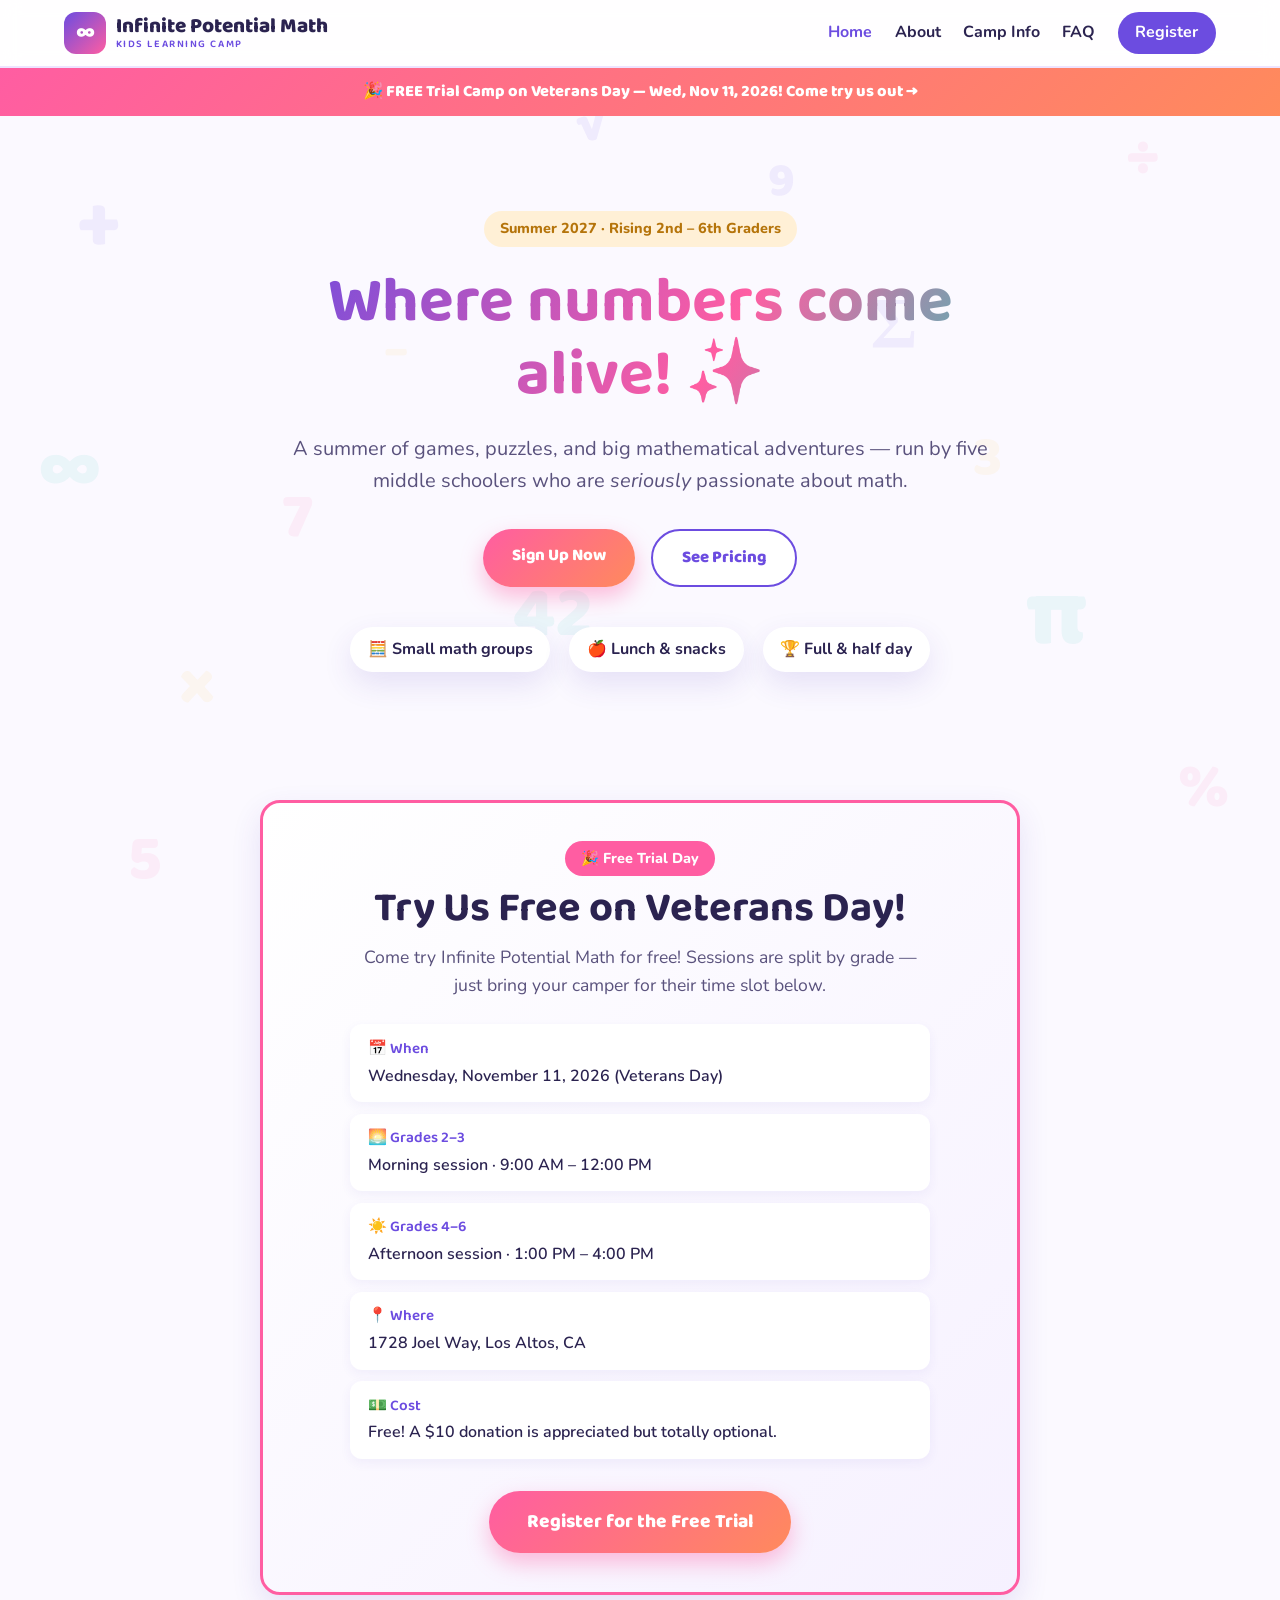
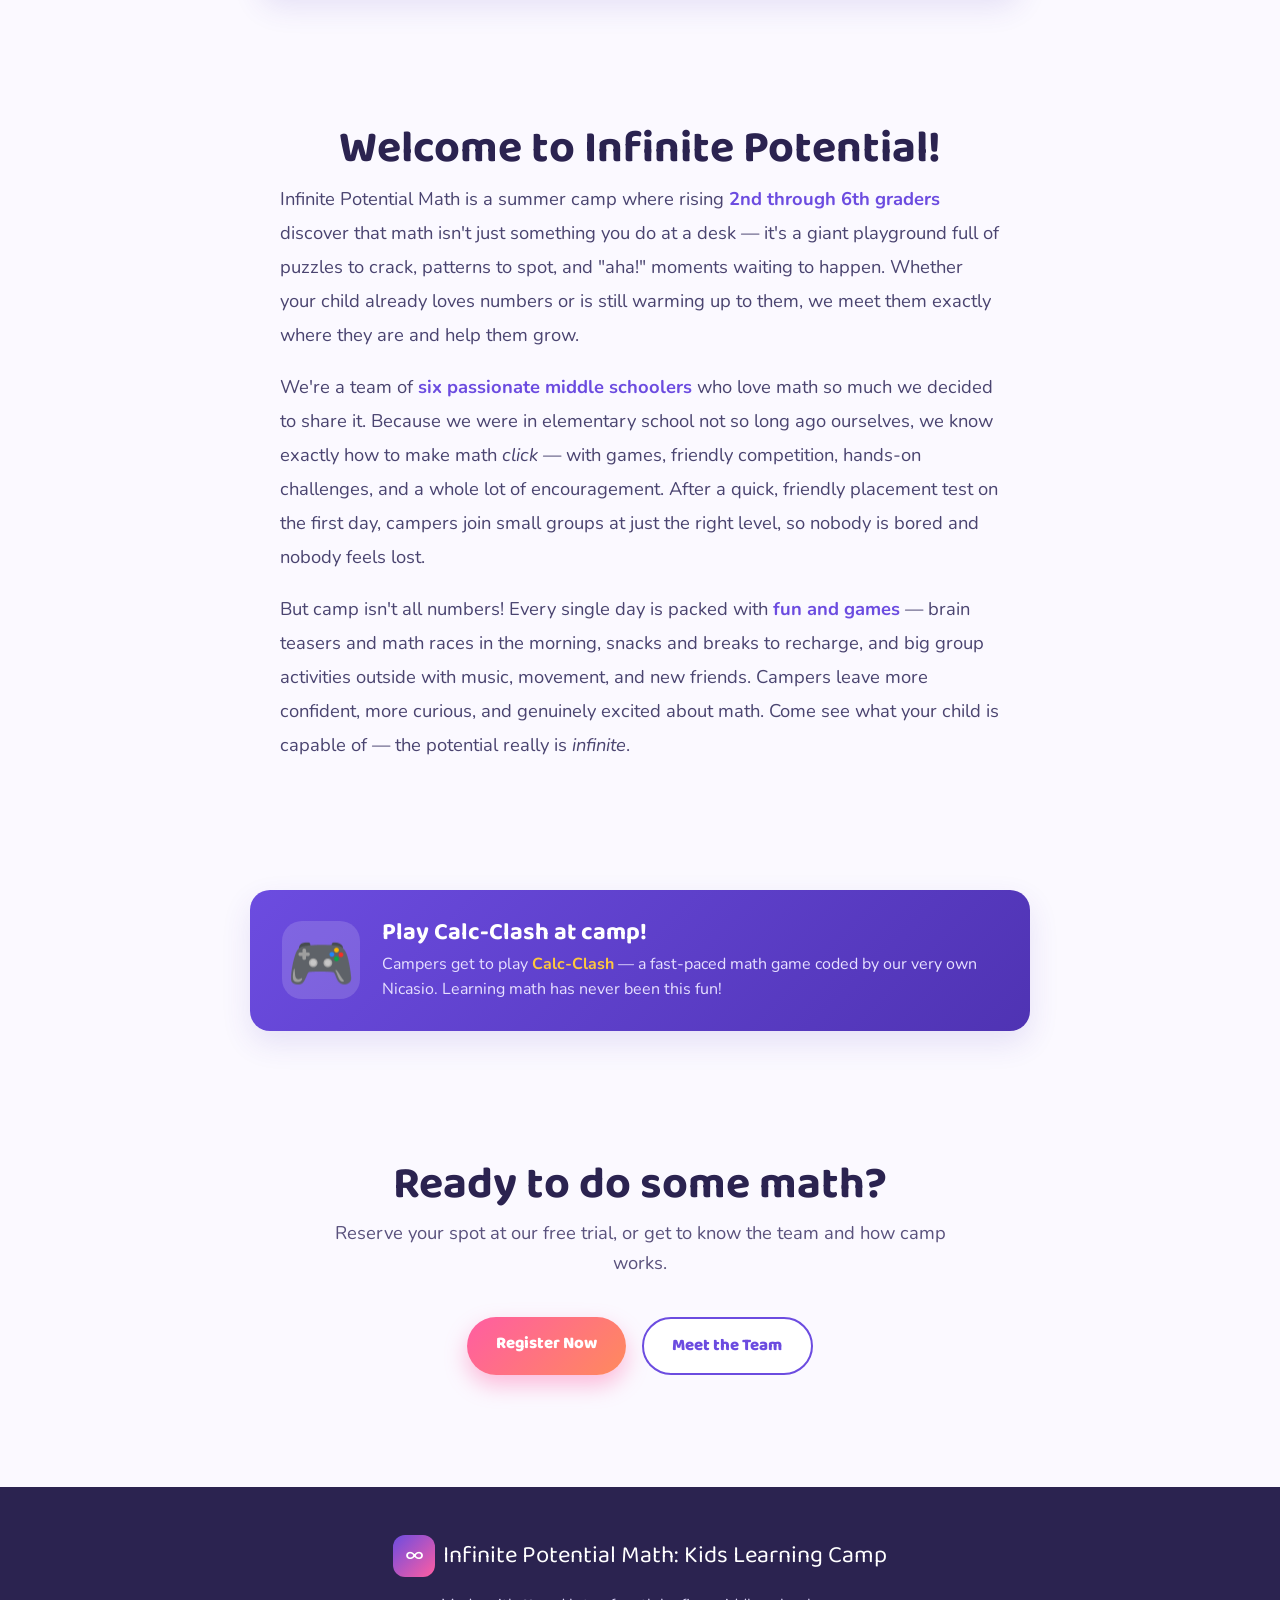
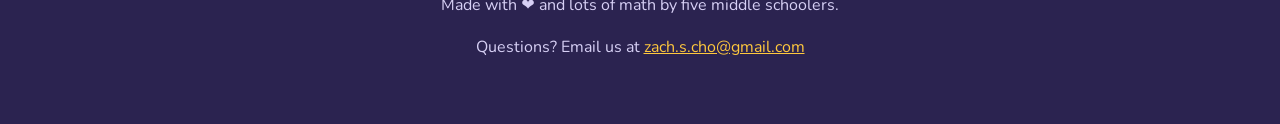
==== commit cc487c79: "Add Nicasio kung fu achievement and Calc-Clash callout on home" ====
--- a/index.html
+++ b/index.html
@@ -24,7 +24,7 @@
   <link rel="preconnect" href="https://fonts.googleapis.com" />
   <link rel="preconnect" href="https://fonts.gstatic.com" crossorigin />
   <link href="https://fonts.googleapis.com/css2?family=Baloo+2:wght@500;600;700;800&family=Nunito:wght@400;600;700;800&display=swap" rel="stylesheet" />
-  <link rel="stylesheet" href="styles.css?v=25" />
+  <link rel="stylesheet" href="styles.css?v=30" />
 </head>
 <body>
 
@@ -102,6 +102,17 @@
     </div>
   </section>
 
+  <!-- Calc-Clash callout -->
+  <section class="section calc-clash">
+    <div class="cc-card">
+      <div class="cc-emoji">🎮</div>
+      <div class="cc-body">
+        <h3>Play Calc-Clash at camp!</h3>
+        <p>Campers get to play <strong>Calc-Clash</strong> — a fast-paced math game coded by our very own Nicasio. Learning math has never been this fun!</p>
+      </div>
+    </div>
+  </section>
+
   <!-- Closing CTA -->
   <section class="section home-cta">
     <h2 class="section-title">Ready to do some math?</h2>
@@ -119,5 +130,7 @@
     <p class="footer-contact">Questions? Email us at <a href="mailto:zach.s.cho@gmail.com">zach.s.cho@gmail.com</a></p>
   </footer>
 
+  <button class="to-top" id="toTop" aria-label="Back to top" title="Back to top">↑</button>
+  <script src="site.js?v=30"></script>
 </body>
 </html>
--- a/styles.css
+++ b/styles.css
@@ -809,6 +809,89 @@
   .total-tag { flex-direction: column; text-align: center; }
 }
 
+/* ===== Calc-Clash callout ===== */
+.cc-card {
+  max-width: 780px;
+  margin: 0 auto;
+  display: flex;
+  align-items: center;
+  gap: 1.4rem;
+  background: linear-gradient(135deg, var(--purple), var(--purple-dark));
+  color: #fff;
+  border-radius: var(--radius);
+  padding: 1.8rem 2rem;
+  box-shadow: var(--shadow);
+}
+.cc-emoji {
+  font-size: 3.4rem;
+  flex-shrink: 0;
+  width: 78px;
+  height: 78px;
+  display: grid;
+  place-items: center;
+  border-radius: 20px;
+  background: rgba(255, 255, 255, 0.15);
+}
+.cc-body h3 { margin: 0 0 0.35rem; color: #fff; font-size: 1.5rem; }
+.cc-body p { margin: 0; color: #e7e0ff; line-height: 1.55; }
+.cc-body strong { color: var(--yellow); }
+@media (max-width: 560px) {
+  .cc-card { flex-direction: column; text-align: center; }
+}
+
+/* ===== Back-to-top button ===== */
+.to-top {
+  position: fixed;
+  bottom: 22px;
+  right: 22px;
+  width: 52px;
+  height: 52px;
+  border: none;
+  border-radius: 50%;
+  background: linear-gradient(135deg, var(--purple), var(--pink));
+  color: #fff;
+  font-size: 1.5rem;
+  font-weight: 800;
+  line-height: 1;
+  cursor: pointer;
+  box-shadow: 0 8px 20px rgba(76, 51, 179, 0.35);
+  opacity: 0;
+  visibility: hidden;
+  transform: translateY(12px);
+  transition: opacity 0.25s ease, transform 0.25s ease, visibility 0.25s;
+  z-index: 60;
+}
+.to-top.show { opacity: 1; visibility: visible; transform: translateY(0); }
+.to-top:hover { filter: brightness(1.07); transform: translateY(-3px); }
+@media print { .to-top { display: none; } }
+
+/* ===== 404 page ===== */
+.notfound {
+  text-align: center;
+  max-width: 640px;
+  margin: 0 auto;
+}
+.notfound-big {
+  font-family: 'Baloo 2', cursive;
+  font-size: clamp(5rem, 20vw, 10rem);
+  line-height: 1;
+  margin: 0;
+  background: linear-gradient(120deg, var(--purple), var(--pink) 60%, var(--teal));
+  -webkit-background-clip: text;
+  background-clip: text;
+  -webkit-text-fill-color: transparent;
+}
+.notfound-joke {
+  background: #fff;
+  border-radius: var(--radius);
+  padding: 1.4rem 1.6rem;
+  box-shadow: var(--shadow);
+  margin: 1.8rem auto;
+  color: var(--ink);
+  font-weight: 700;
+  font-size: 1.15rem;
+}
+
 /* ===== Confetti 🎉 ===== */
 .confetti-piece {
   position: fixed;
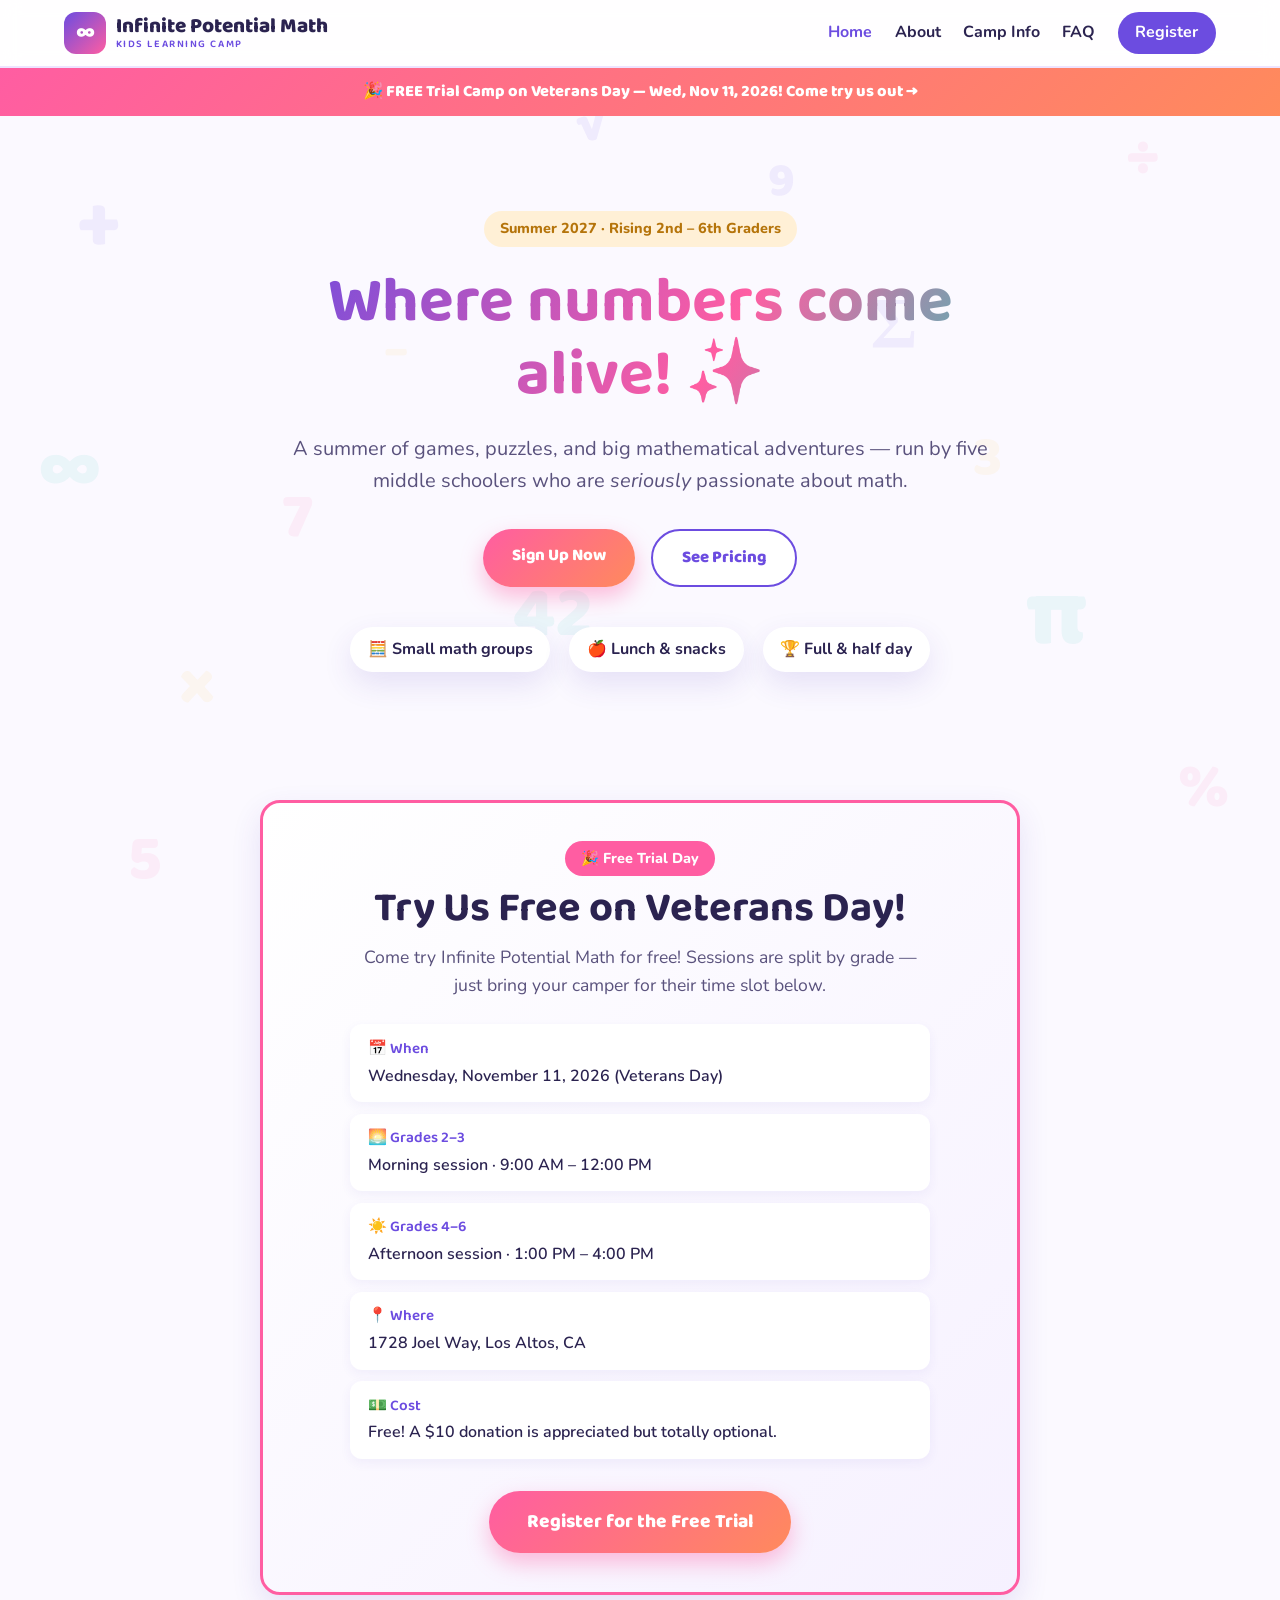
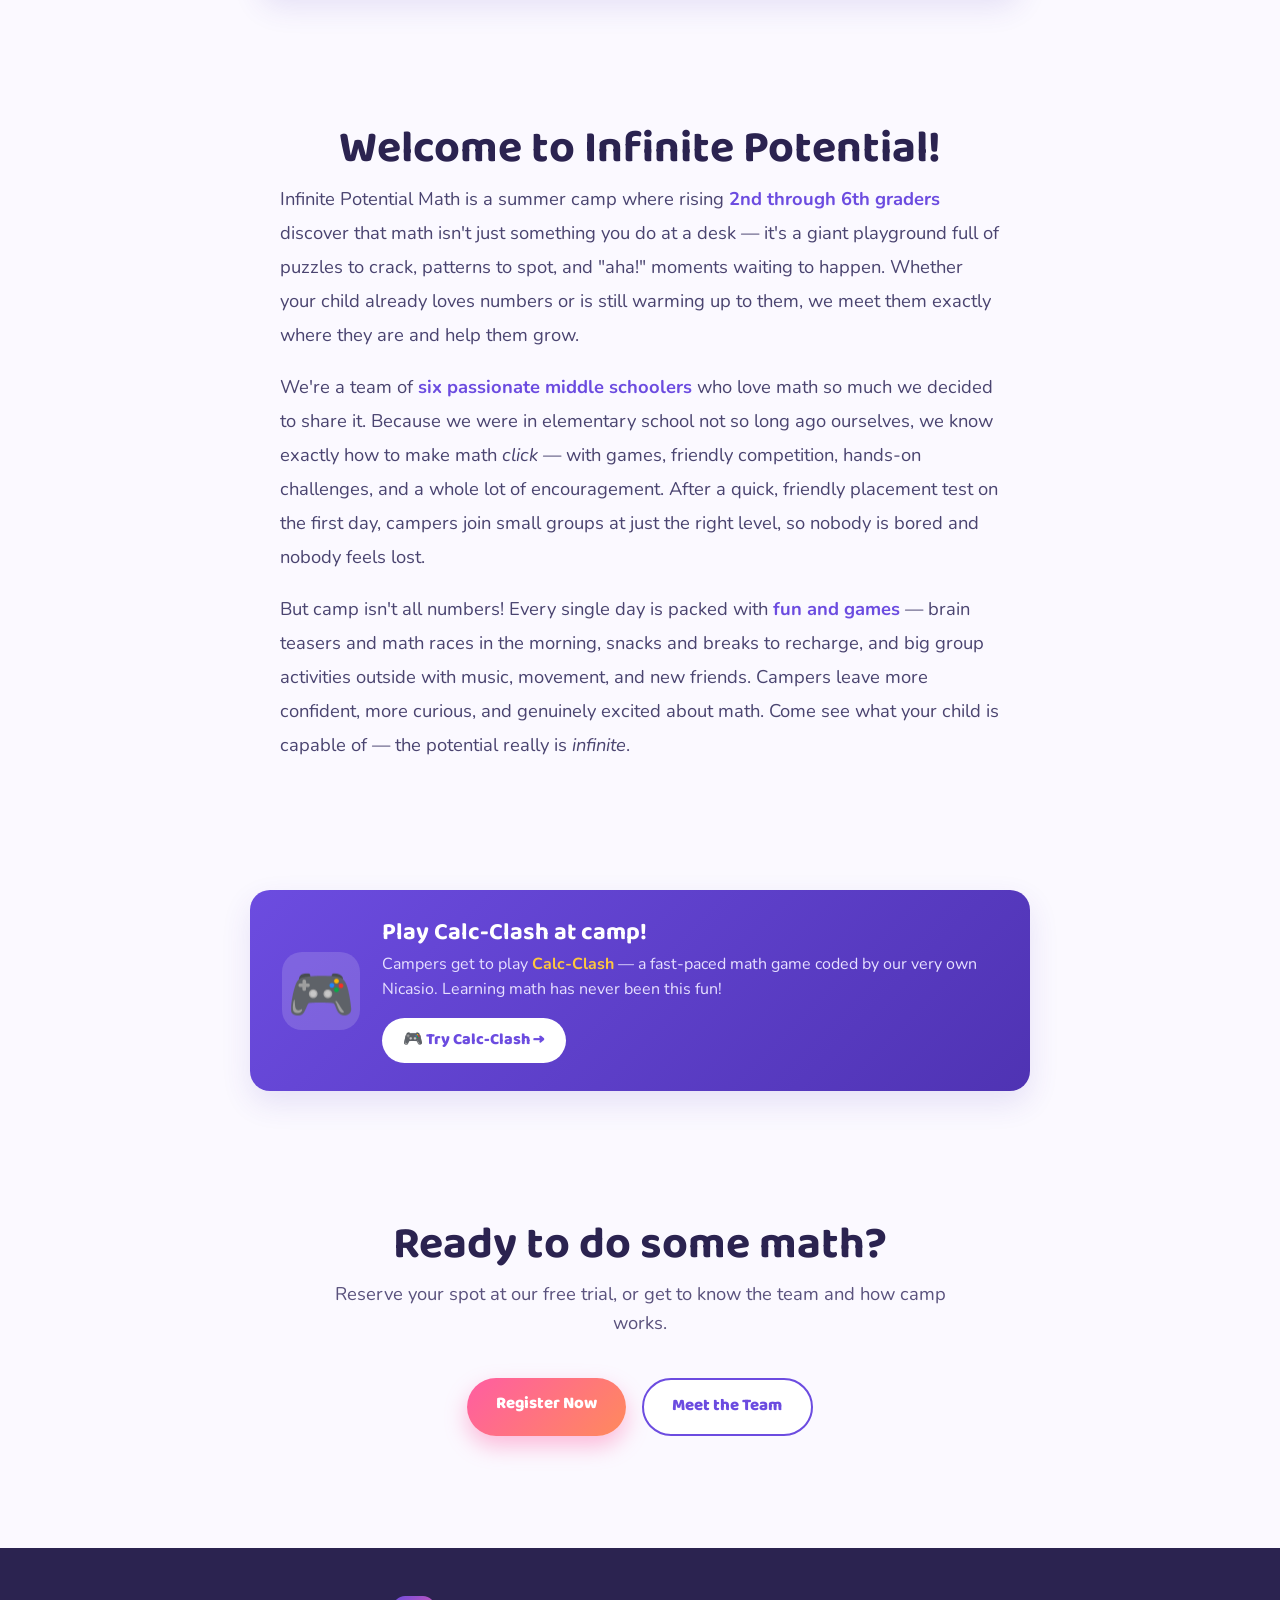
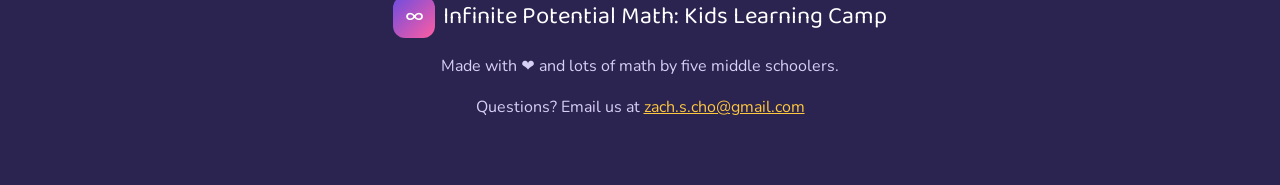
==== commit 1e827e05: "Calc-Clash callout links to the game" ====
--- a/index.html
+++ b/index.html
@@ -24,7 +24,7 @@
   <link rel="preconnect" href="https://fonts.googleapis.com" />
   <link rel="preconnect" href="https://fonts.gstatic.com" crossorigin />
   <link href="https://fonts.googleapis.com/css2?family=Baloo+2:wght@500;600;700;800&family=Nunito:wght@400;600;700;800&display=swap" rel="stylesheet" />
-  <link rel="stylesheet" href="styles.css?v=30" />
+  <link rel="stylesheet" href="styles.css?v=31" />
 </head>
 <body>
 
@@ -109,6 +109,7 @@
       <div class="cc-body">
         <h3>Play Calc-Clash at camp!</h3>
         <p>Campers get to play <strong>Calc-Clash</strong> — a fast-paced math game coded by our very own Nicasio. Learning math has never been this fun!</p>
+        <a class="cc-btn" href="https://aesthetic-semifreddo-125f1a.netlify.app/" target="_blank" rel="noopener">🎮 Try Calc-Clash →</a>
       </div>
     </div>
   </section>
--- a/styles.css
+++ b/styles.css
@@ -835,6 +835,19 @@
 .cc-body h3 { margin: 0 0 0.35rem; color: #fff; font-size: 1.5rem; }
 .cc-body p { margin: 0; color: #e7e0ff; line-height: 1.55; }
 .cc-body strong { color: var(--yellow); }
+.cc-btn {
+  display: inline-block;
+  margin-top: 1rem;
+  background: #fff;
+  color: var(--purple);
+  font-family: 'Baloo 2', cursive;
+  font-weight: 800;
+  text-decoration: none;
+  padding: 0.6rem 1.3rem;
+  border-radius: 999px;
+  transition: transform 0.15s ease;
+}
+.cc-btn:hover { transform: translateY(-3px); }
 @media (max-width: 560px) {
   .cc-card { flex-direction: column; text-align: center; }
 }
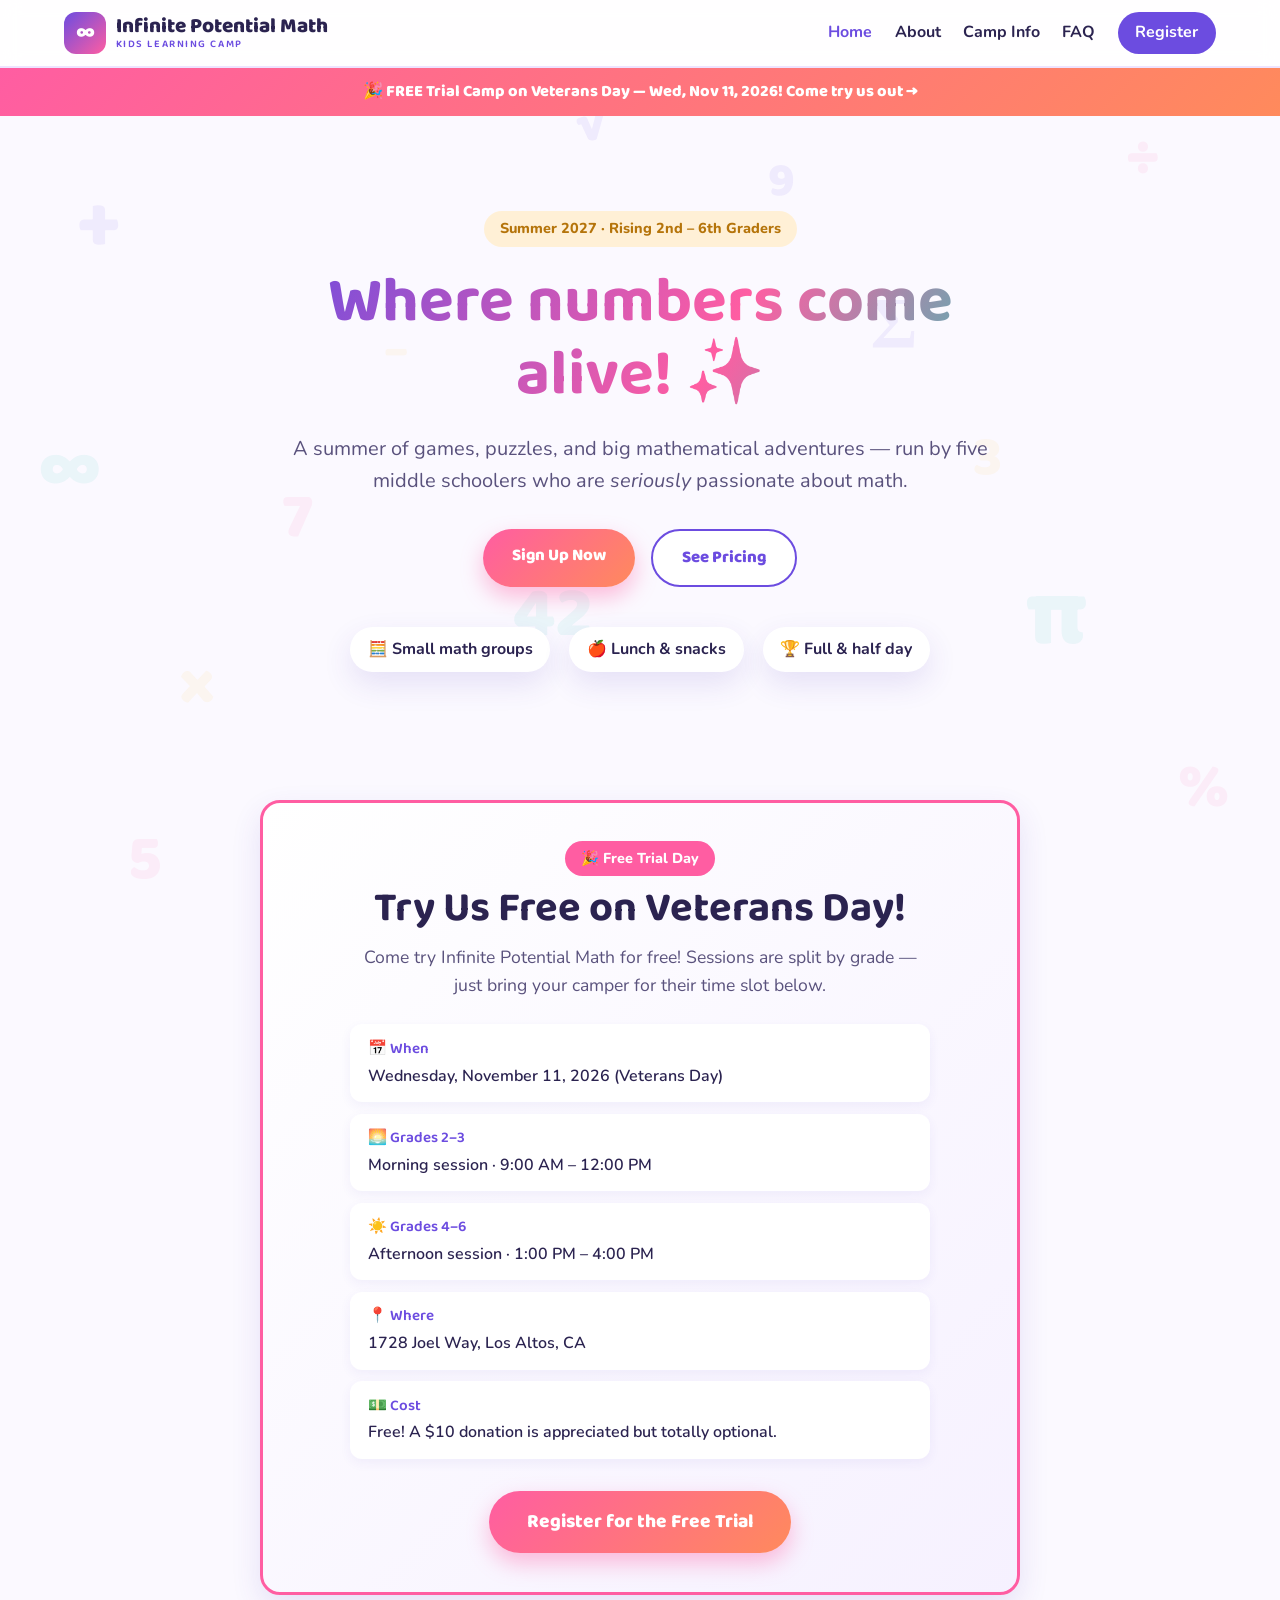
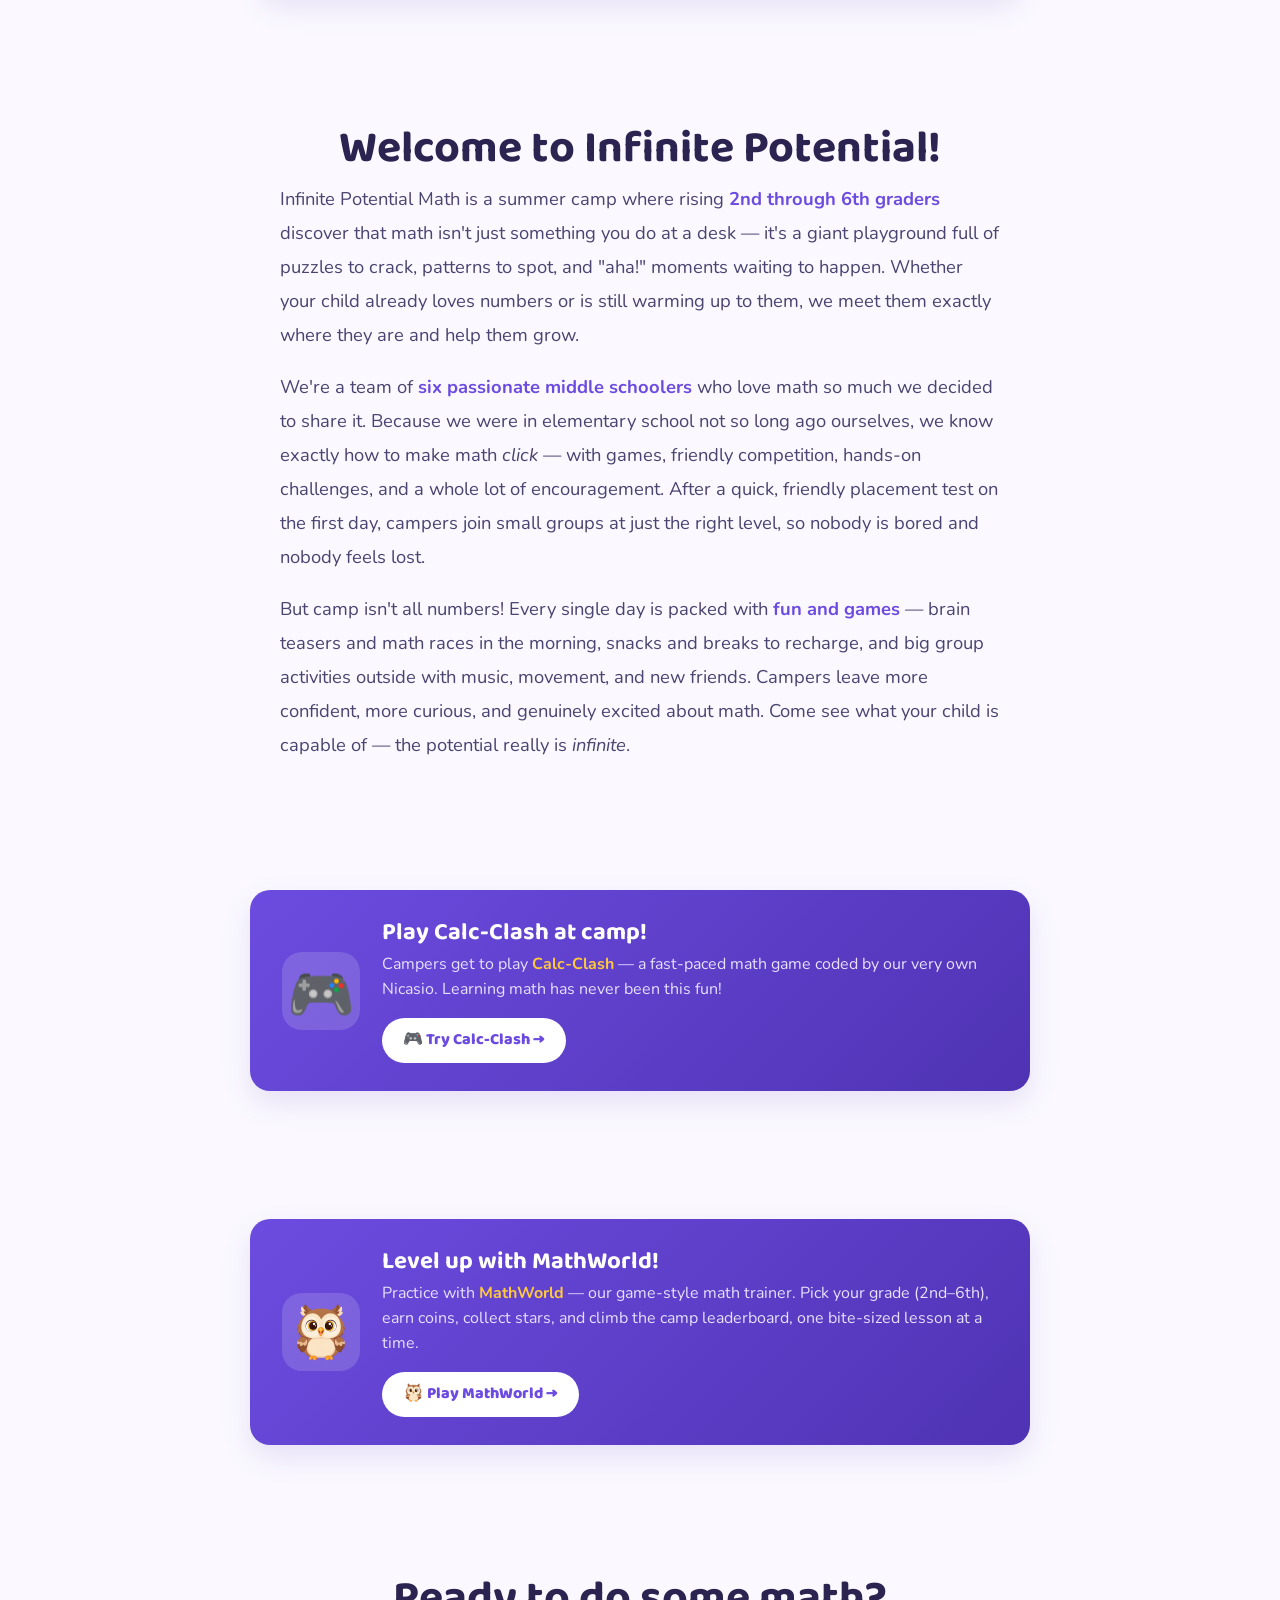
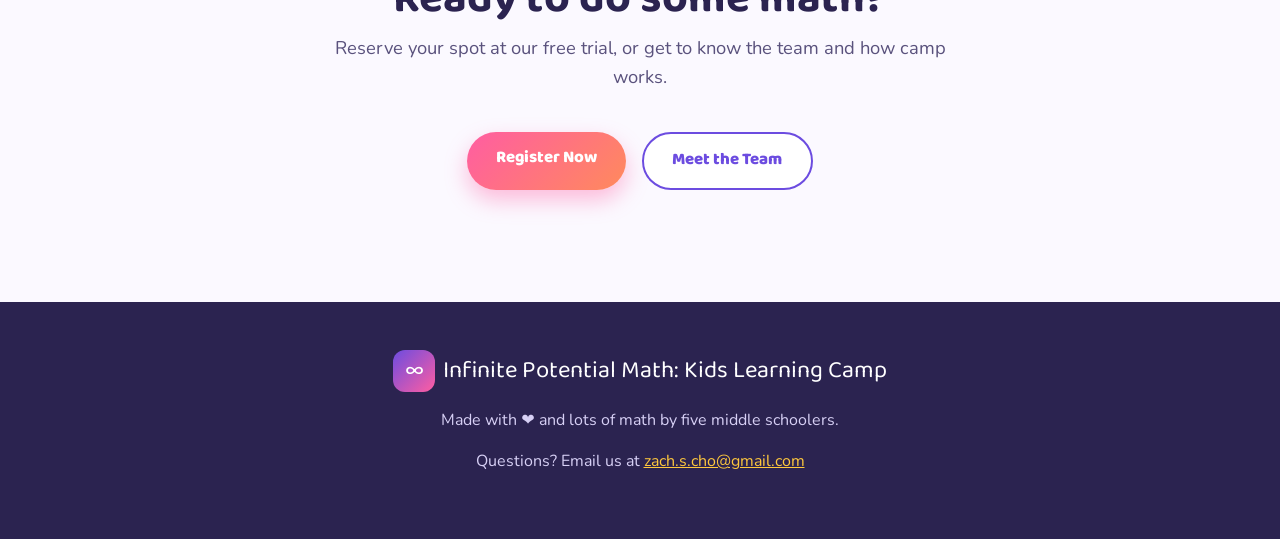
==== commit 901c8903: "Add MathWorld game and link it from the home page MathWorld is a game-style math trainer: account si" ====
--- a/index.html
+++ b/index.html
@@ -114,6 +114,18 @@
     </div>
   </section>
 
+  <!-- MathWorld callout -->
+  <section class="section calc-clash">
+    <div class="cc-card">
+      <div class="cc-emoji"><img src="owl.png" alt="MathWorld owl" style="width:64px;height:64px;object-fit:contain" /></div>
+      <div class="cc-body">
+        <h3>Level up with MathWorld!</h3>
+        <p>Practice with <strong>MathWorld</strong> — our game-style math trainer. Pick your grade (2nd–6th), earn coins, collect stars, and climb the camp leaderboard, one bite-sized lesson at a time.</p>
+        <a class="cc-btn" href="duolingo.html"><img src="owl.png" alt="" style="height:1.3em;width:1.3em;object-fit:contain;vertical-align:-0.3em" /> Play MathWorld →</a>
+      </div>
+    </div>
+  </section>
+
   <!-- Closing CTA -->
   <section class="section home-cta">
     <h2 class="section-title">Ready to do some math?</h2>
